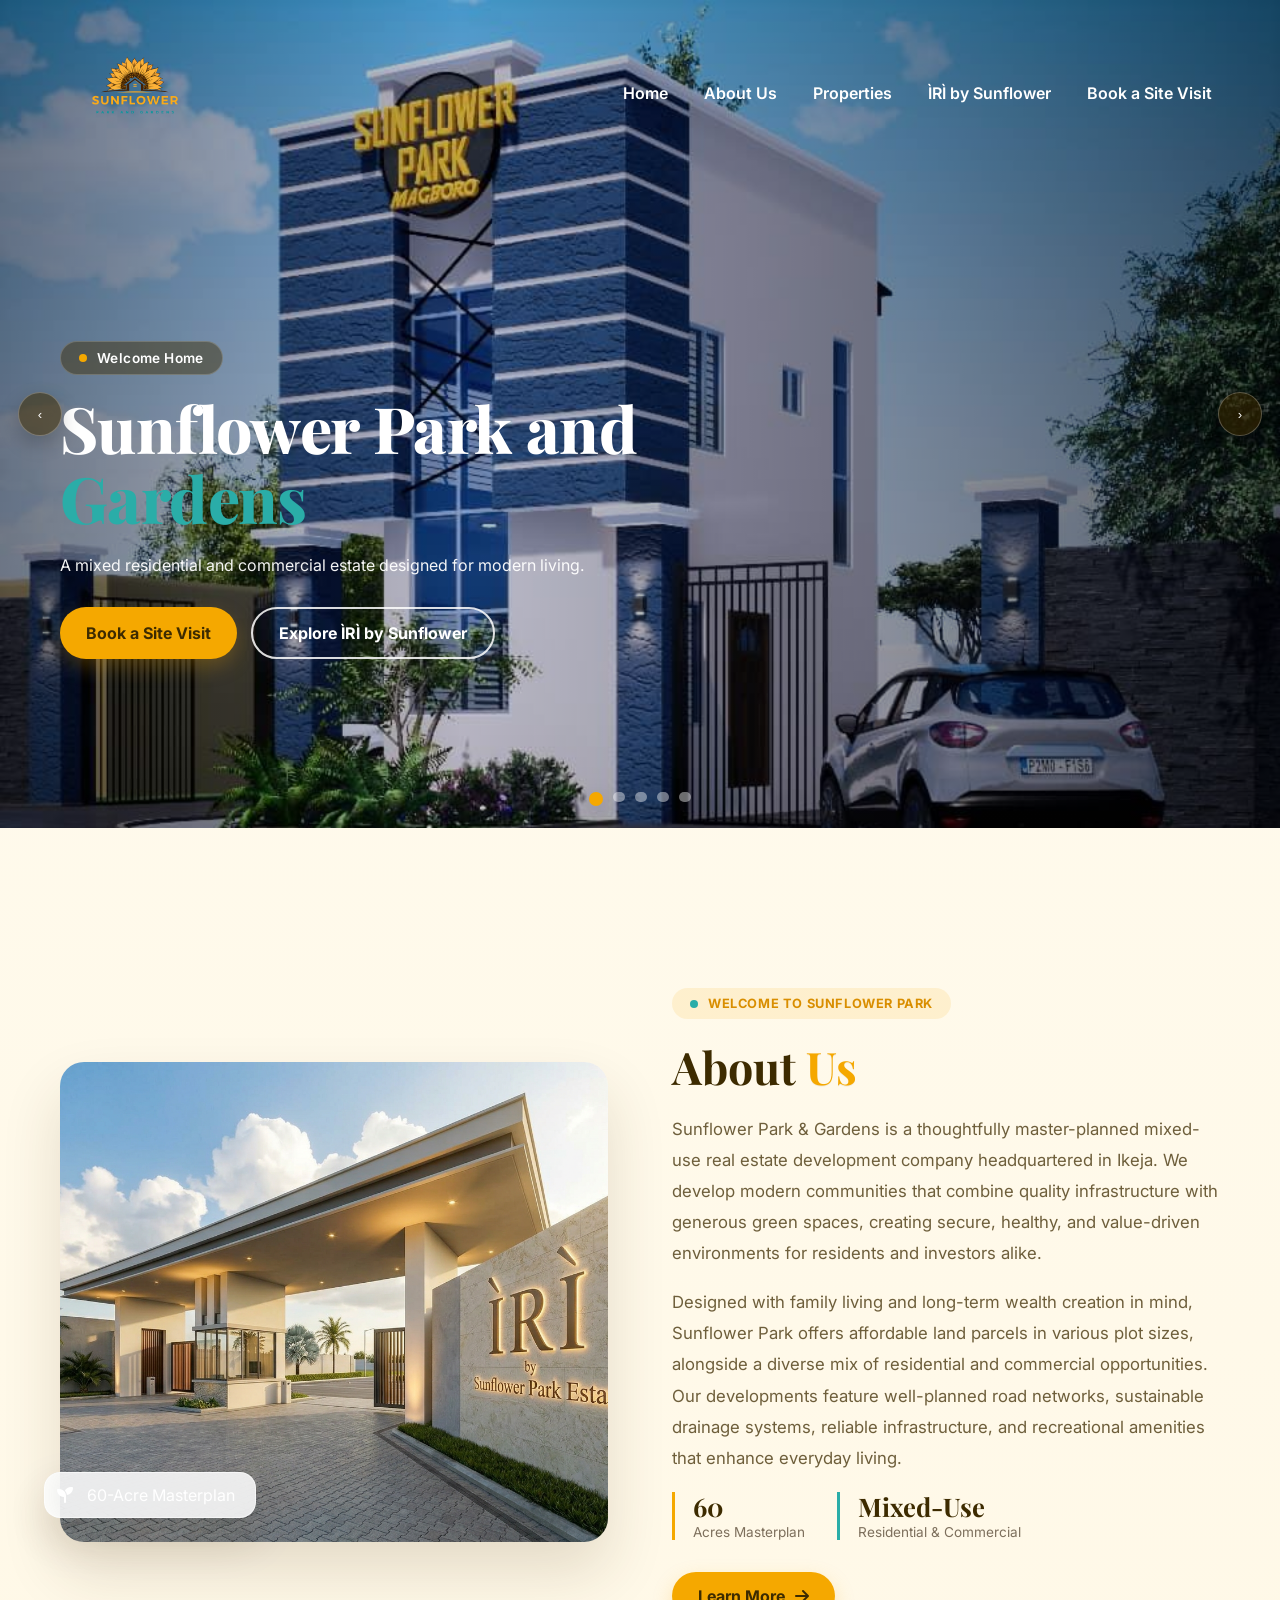
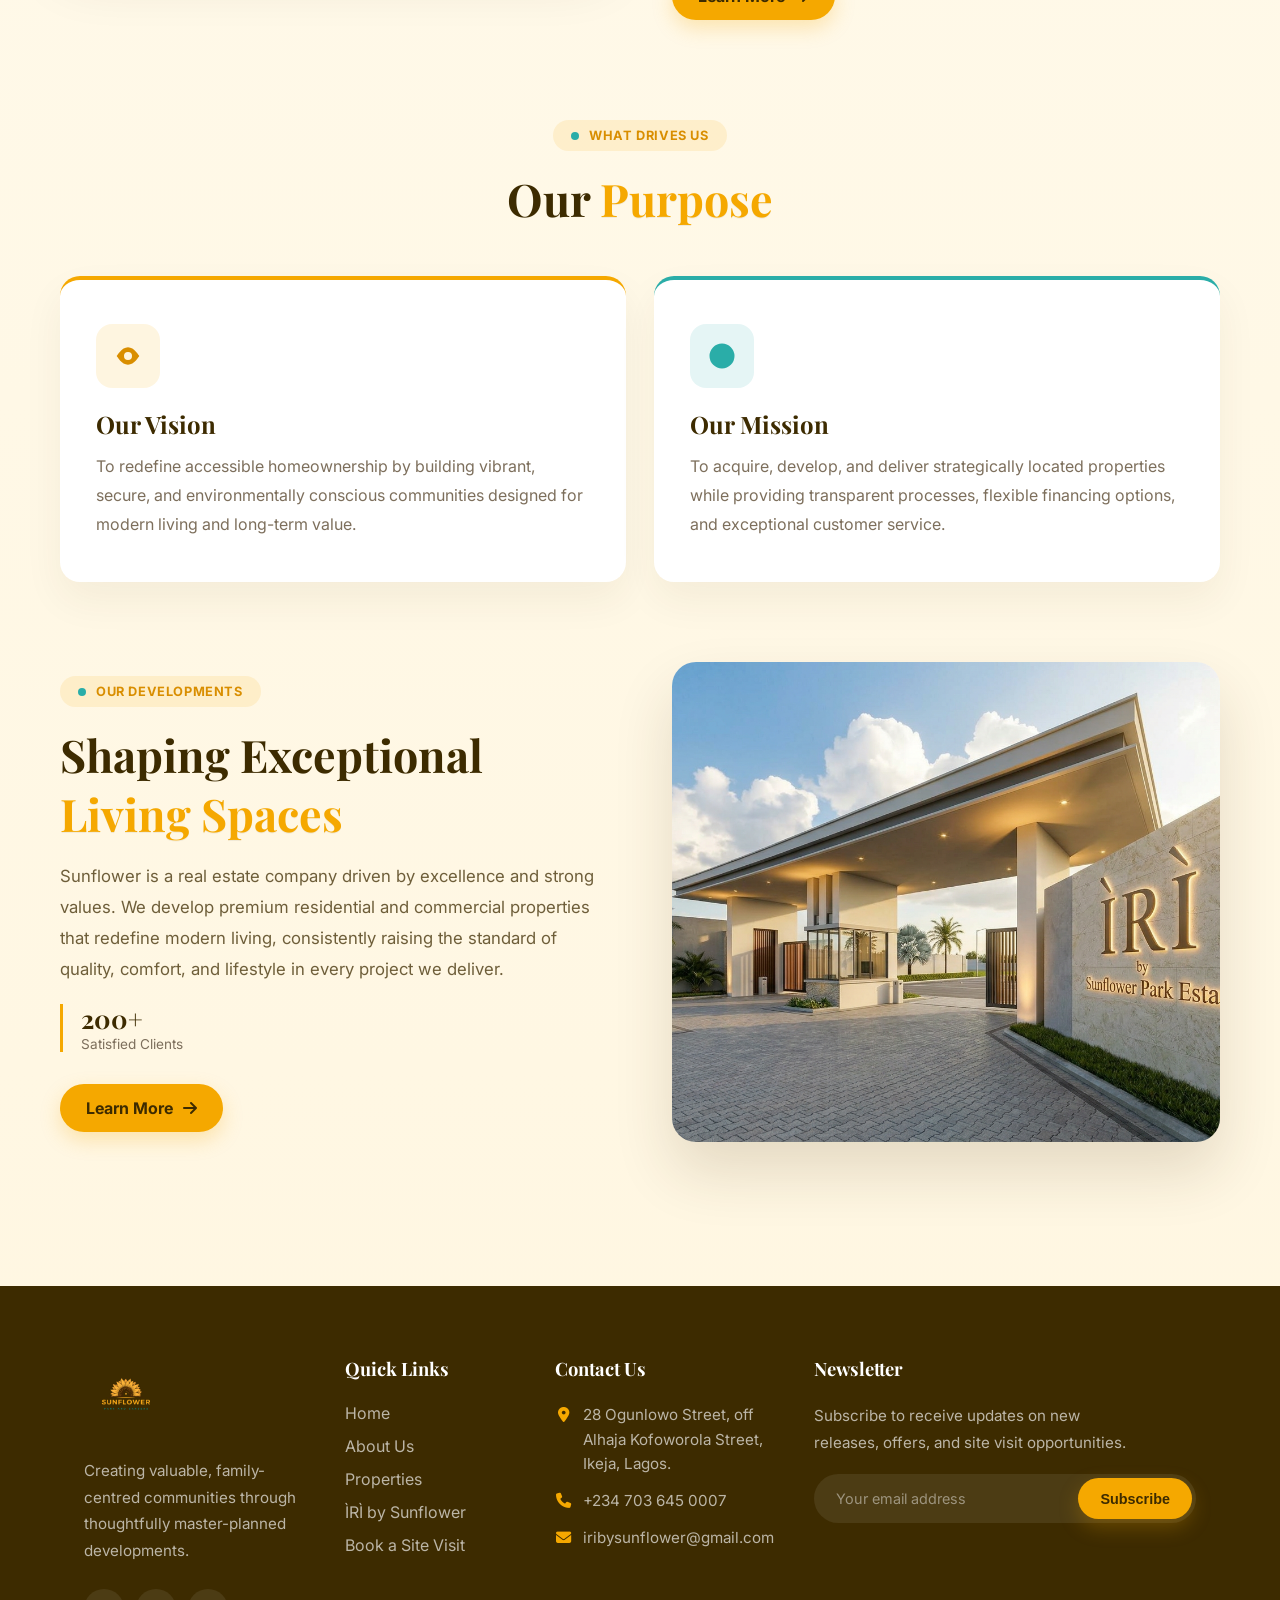
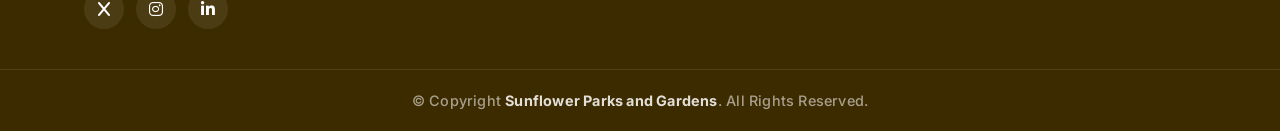
==== frontend/index.html @ 6eddf2b8 "all" ====
<!doctype html>
<html lang="en">

<head>
  <meta charset="utf-8" />
  <meta name="viewport" content="width=device-width,initial-scale=1" />
  <title>Sunflower Parks & Gardens</title>
  <link href="https://fonts.googleapis.com/css2?family=Inter:wght@300;400;600;700&display=swap" rel="stylesheet">
  <link href="https://fonts.googleapis.com/css2?family=Playfair+Display:wght@400;600;700&display=swap" rel="stylesheet">
  <link rel="stylesheet" href="https://cdnjs.cloudflare.com/ajax/libs/font-awesome/6.4.0/css/all.min.css">
  <link rel="stylesheet" href="css/style.css">
</head>

<body>
  <header class="site-header nav-overlay">
    <div class="container header-inner">
      <a class="brand" href="index.html"><img src="images/logo.png" alt="Sunflower Parks & Gardens logo"><span
          class="brand-text">Sunflower Parks & Gardens</span></a>
      <nav class="nav">
        <a href="index.html">Home</a>
        <a href="about.html">About Us</a>
        <a href="properties.html">Properties</a>
        <a href="iri.html">ÌRÌ by Sunflower</a>
        <a href="contact.html#book-a-visit">Book a Site Visit</a>
      </nav>
      <button class="nav-toggle" aria-label="Toggle navigation">☰</button>
    </div>


  </header>

  <main>
    <!-- Hero slideshow -->
    <section class="hero hero-overlay reveal-on-scroll">
      <div class="slideshow" id="slideshow">
        <div class="slide top-anchor" style="background-image:url('images/slide1.jpeg')">
          <div class="overlay"></div>
          <div class="slide-content container">
            <span class="slide-badge"><span class="dot"></span> Welcome Home</span>
            <h1>Sunflower Park and <span class="accent-text">Gardens</span></h1>
            <p>A mixed residential and commercial estate designed for modern living.</p>
            <div class="cta-group">
              <a class="btn primary" href="contact.html#book-a-visit">Book a Site Visit</a>
              <a class="btn outline" href="iri.html">Explore ÌRÌ by Sunflower</a>
            </div>
          </div>
        </div>

        <div class="slide" style="background-image:url('images/slide2.jpeg')">
          <div class="overlay"></div>
          <div class="slide-content container">
            <span class="slide-badge"><span class="dot"></span> Prime Location</span>
            <h2>Strategically Located for <span class="accent-text">Growth</span></h2>
            <p>Along the Lagos–Ibadan Expressway, less than 25 minutes from Alausa, Ikeja.</p>
            <div class="cta-group">
              <a class="btn primary" href="contact.html#book-a-visit">Book a Site Visit</a>
              <a class="btn outline" href="iri.html">Explore ÌRÌ by Sunflower</a>
            </div>
          </div>
        </div>

        <div class="slide" style="background-image:url('images/slide3.jpeg')">
          <div class="overlay"></div>
          <div class="slide-content container">
            <span class="slide-badge"><span class="dot"></span> Masterplanned Living</span>
            <h2>Thoughtful <span class="accent-text">Masterplanning</span></h2>
            <p>Thoughtfully planned neighborhoods, generous open spaces and modern infrastructure for family living.</p>
            <div class="cta-group">
              <a class="btn primary" href="contact.html#book-a-visit">Book a Site Visit</a>
              <a class="btn outline" href="iri.html">Explore ÌRÌ by Sunflower</a>
            </div>
          </div>
        </div>

        <div class="slide" style="background-image:url('images/slide4.jpeg')">
          <div class="overlay"></div>
          <div class="slide-content container">
            <span class="slide-badge"><span class="dot"></span> 24/7 Security</span>
            <h2>Secure, <span class="accent-text">Gated</span> Living</h2>
            <p>A secure, access-controlled community with 24/7 surveillance, offering comfort and safety.</p>
            <div class="cta-group">
              <a class="btn primary" href="contact.html#book-a-visit">Book a Site Visit</a>
              <a class="btn outline" href="iri.html">Explore ÌRÌ by Sunflower</a>
            </div>
          </div>
        </div>

        <div class="slide" style="background-image:url('images/slide5.png')">
          <div class="overlay"></div>
          <div class="slide-content container">
            <span class="slide-badge"><span class="dot"></span> Easy Access</span>
            <h2><span class="accent-text">Unmatched</span> Proximity</h2>
            <p>Live within convenient reach of the city's essentials while enjoying the exclusivity of a private
              residential estate.</p>
            <div class="cta-group">
              <a class="btn primary" href="contact.html#book-a-visit">Book a Site Visit</a>
              <a class="btn outline" href="iri.html">Explore ÌRÌ by Sunflower</a>
            </div>
          </div>
        </div>

        <button class="slide-arrow prev" data-dir="-1">‹</button>
        <button class="slide-arrow next" data-dir="1">›</button>
        <div class="dots" id="slide-dots"></div>
      </div>
    </section>
    <br>
    <br>
    <br>
    <br>

    <!-- FAQ will appear after About & Vision/Mission -->

    <!-- (Vision & Mission removed here; placed after About as requested) -->

    <!-- About summary (split layout) -->
    <section class="about-split container reveal-on-scroll">
      <div class="about-split-media">
        <img src="images/slide4.jpeg" alt="Sunflower Park & Gardens estate" class="about-split-img">
        <span class="floating-badge badge-teal"><i class="fa-solid fa-seedling"></i> 60-Acre Masterplan</span>
      </div>
      <div class="about-split-content">
        <span class="eyebrow"><span class="dot"></span> Welcome to Sunflower Park</span>
        <h2 class="summary-title">About <span class="summary-accent">Us</span></h2>
        <p>Sunflower Park & Gardens is a thoughtfully master-planned mixed-use real estate development company
          headquartered in Ikeja. We develop modern communities that combine quality infrastructure with generous
          green spaces, creating secure, healthy, and value-driven environments for residents and investors alike.</p>
        <p>Designed with family living and long-term wealth creation in mind, Sunflower Park offers affordable land
          parcels in various plot sizes, alongside a diverse mix of residential and commercial opportunities. Our
          developments feature well-planned road networks, sustainable drainage systems, reliable infrastructure, and
          recreational amenities that enhance everyday living.</p>
        <div class="about-stats">
          <div class="stat-chip">
            <strong>60</strong>
            <span>Acres Masterplan</span>
          </div>
          <div class="stat-chip">
            <strong>Mixed-Use</strong>
            <span>Residential &amp; Commercial</span>
          </div>
        </div>
        <a class="btn primary" href="about.html">Learn More <i class="fa-solid fa-arrow-right"></i></a>
      </div>
    </section>

    <!-- Vision & Mission -->
    <section class="purpose container reveal-on-scroll">
      <div class="purpose-head">
        <span class="eyebrow"><span class="dot"></span> What Drives Us</span>
        <h2 class="summary-title">Our <span class="summary-accent">Purpose</span></h2>
      </div>
      <div class="mission-grid">
        <article class="mission-card mission-card--gold" tabindex="0">
          <div class="icon">
            <svg viewBox="0 0 24 24" xmlns="http://www.w3.org/2000/svg" aria-hidden="true">
              <path d="M12 5c-5 0-9 7-9 7s4 7 9 7 9-7 9-7-4-7-9-7zm0 10.2A3.2 3.2 0 1 1 12 8.8a3.2 3.2 0 0 1 0 6.4z"
                fill="currentColor" />
            </svg>
          </div>
          <h3>Our Vision</h3>
          <p>To redefine accessible homeownership by building vibrant, secure, and environmentally conscious
            communities designed for modern living and long-term value.</p>
        </article>

        <article class="mission-card mission-card--teal" tabindex="0">
          <div class="icon">
            <svg viewBox="0 0 24 24" xmlns="http://www.w3.org/2000/svg" aria-hidden="true">
              <path d="M12 2a10 10 0 1 0 0 20 10 10 0 0 0 0-20zm1 6h-2v6l5 3 1-1-4-2V8z" fill="currentColor" />
            </svg>
          </div>
          <h3>Our Mission</h3>
          <p>To acquire, develop, and deliver strategically located properties while providing transparent processes,
            flexible financing options, and exceptional customer service.</p>
        </article>
      </div>
    </section>

    <!-- Properties preview -->
    <section class="about-split container reveal-on-scroll properties-preview">
      <div class="about-split-content">
        <span class="eyebrow"><span class="dot"></span> Our Developments</span>
        <h2 class="summary-title">Shaping Exceptional <span class="summary-accent">Living Spaces</span></h2>
        <p>Sunflower is a real estate company driven by excellence and strong values. We develop premium residential
          and commercial properties that redefine modern living, consistently raising the standard of quality,
          comfort, and lifestyle in every project we deliver.</p>
        <div class="about-stats">
          <div class="stat-chip">
            <strong>200+</strong>
            <span>Satisfied Clients</span>
          </div>
        </div>
        <a class="btn primary" href="properties.html">Learn More <i class="fa-solid fa-arrow-right"></i></a>
      </div>
      <div class="about-split-media">
        <img src="images/slide4.jpeg" alt="Sunflower Park & Gardens estate" class="about-split-img">
      </div>
    </section>
  </main>

  <footer class="site-footer">
    <div class="footer-top">
      <div class="container">
        <div class="footer-grid">
          <div class="footer-col footer-brand-col">
            <span class="footer-logo-wrap"><img src="images/logo.png" alt="Sunflower Parks & Gardens"
                class="footer-logo"></span>
            <p class="footer-tag">Creating valuable, family-centred communities through thoughtfully master-planned
              developments.</p>
            <div class="footer-socials">
              <a href="#" aria-label="X"><i class="fa-solid fa-x"></i></a>
              <a href="#" aria-label="Instagram"><i class="fa-brands fa-instagram"></i></a>
              <a href="#" aria-label="LinkedIn"><i class="fa-brands fa-linkedin-in"></i></a>
            </div>
          </div>

          <div class="footer-col footer-links-col">
            <h3>Quick Links</h3>
            <ul>
              <li><a href="index.html">Home</a></li>
              <li><a href="about.html">About Us</a></li>
              <li><a href="properties.html">Properties</a></li>
              <li><a href="iri.html">ÌRÌ by Sunflower</a></li>
              <li><a href="contact.html#book-a-visit">Book a Site Visit</a></li>
            </ul>
          </div>

          <div class="footer-col footer-contact-col">
            <h3>Contact Us</h3>
            <ul class="footer-contact-list">
              <li><i class="fa-solid fa-location-dot"></i><span>28 Ogunlowo Street, off Alhaja Kofoworola Street,
                  Ikeja, Lagos.</span></li>
              <li><i class="fa-solid fa-phone"></i><a href="tel:+2347036450007">+234 703 645 0007</a></li>
              <li><i class="fa-solid fa-envelope"></i><a
                  href="mailto:iribysunflower@gmail.com">iribysunflower@gmail.com</a></li>
            </ul>
          </div>

          <div class="footer-col footer-newsletter-col">
            <h3>Newsletter</h3>
            <p>Subscribe to receive updates on new releases, offers, and site visit opportunities.</p>
            <form class="newsletter-form">
              <input type="email" placeholder="Your email address" aria-label="Email address" required>
              <button type="button" class="btn primary">Subscribe</button>
            </form>
          </div>
        </div>
      </div>
    </div>

    <div class="footer-bottom">
      <div class="container footer-bottom-inner">
        <div class="copyright">© Copyright <strong>Sunflower Parks and Gardens</strong>. All Rights Reserved.</div>
      </div>
      <button class="back-to-top" aria-label="Back to top">↑</button>
    </div>
  </footer>

  <script src="js/slider.js"></script>
</body>

</html>
---- frontend/css/style.css ----
:root {
  --bg: #FFFBEF;
  --brand: #F5A800;
  /* golden yellow */
  --brand-dark: #D98E00;
  --teal: #2AADA8;
  --accent: #3D2B00;
  /* dark brown for text */
  --muted: #7d6f5c;
  --glass: rgba(255, 255, 255, 0.7);
  --footer-bottom-height: 64px;
}

* {
  box-sizing: border-box
}

body {
  font-family: Inter, system-ui, -apple-system, Segoe UI, Roboto, "Helvetica Neue", Arial;
  margin: 0;
  color: var(--accent);
  background: linear-gradient(180deg, #FFFBEF 0%, #FFF6E0 100%)
}

.container {
  max-width: 1160px;
  margin: 0 auto;
  padding: 0 24px
}

/* Header */
.site-header {
  z-index: 60;
}

.site-header.yellow {
  background: transparent;
  box-shadow: none
}

.site-header.yellow .brand {
  color: var(--accent)
}

.site-header.yellow .nav a {
  color: var(--accent)
}

.site-header.yellow .nav a:hover {
  background: rgba(15, 17, 20, 0.04)
}

/* Overlay header (sits on top of full-bleed hero) */
.site-header.nav-overlay {
  position: absolute;
  top: 0;
  left: 0;
  right: 0;
  width: 100%;
  z-index: 70;
  background: transparent;
  box-shadow: none
}

.site-header.nav-overlay .brand,
.site-header.nav-overlay .nav a,
.site-header.nav-overlay .nav-toggle {
  color: #fff
}

.site-header.nav-overlay .nav a:hover {
  background: rgba(255, 255, 255, 0.12)
}

.site-header.nav-overlay .nav.open a {
  color: var(--accent)
}

.site-header.nav-overlay .nav.open a:hover {
  background: rgba(0, 0, 0, 0.04)
}

.header-inner {
  display: flex;
  align-items: center;
  justify-content: space-between;
  padding: 18px 0
}

.brand {
  display: inline-flex;
  align-items: center;
  gap: 12px;
  font-weight: 700;
  color: var(--accent);
  text-decoration: none;
  font-size: 1.05rem;
  letter-spacing: 0.2px
}

.brand::after {
  display: none
}

.brand img {
  height: 150px;
  display: block;
  object-fit: contain;
  width: auto
}

.brand .sr {
  position: absolute !important;
  left: -9999px;
  top: auto;
  width: 1px;
  height: 1px;
  overflow: hidden
}

.brand-text {
  display: none;
  font-family: 'Playfair Display', serif;
  font-weight: 700;
  color: var(--brand);
  font-size: 1.3rem;
  line-height: 1;
  letter-spacing: 0.1px;
  text-decoration: none;
}

.nav {
  display: flex;
  align-items: center
}

.nav a {
  margin-left: 20px;
  color: var(--accent);
  text-decoration: none;
  font-weight: 600;
  padding: 8px;
  border-radius: 6px;
  transition: all 180ms ease
}

.nav a:hover {
  background: rgba(0, 0, 0, 0.04);
  transform: translateY(-1px)
}

.nav a.active {
  color: var(--brand);
}

.nav-toggle {
  display: none;
  background: none;
  border: 0;
  font-size: 22px
}

/* Hero / Slideshow */
.hero {
  position: relative;
  margin-top: 10px
}

.slideshow {
  position: relative;
  overflow: hidden;
  border-radius: 12px;
  background: #111;
  min-height: clamp(420px, 72vh, 920px);
  max-height: 90vh
}

/* Full-bleed hero with overlaid header */
.hero.hero-overlay {
  margin-top: 0
}

.hero.hero-overlay .slideshow {
  border-radius: 0;
  min-height: clamp(640px, 92vh, 980px);
  max-height: none
}

.hero.hero-overlay .slide-content {
  padding-top: 220px
}

@media(max-width:980px) {
  .hero.hero-overlay .slide-content {
    padding-top: 160px
  }

  .hero.hero-overlay .slideshow {
    min-height: clamp(620px, 92vh, 900px)
  }
}

@media(max-width:800px) {
  .hero.hero-overlay .slide-content {
    padding-top: 140px
  }

  .hero.hero-overlay .slideshow {
    min-height: clamp(580px, 92vh, 860px)
  }
}

.slide {
  position: absolute;
  inset: 0;
  background-size: cover;
  background-position: center center;
  opacity: 0;
  visibility: hidden;
  transform: scale(1.02) translateY(6px);
  transition: opacity 900ms cubic-bezier(.2, .9, .3, 1), transform 900ms ease, visibility 0ms linear 900ms;
  display: flex;
  align-items: center
}

.slide.active {
  opacity: 1;
  visibility: visible;
  transform: scale(1) translateY(0);
  transition-delay: 0ms
}

.overlay {
  position: absolute;
  inset: 0;
  background: linear-gradient(90deg, rgba(0, 0, 0, 0.48) 0%, rgba(0, 0, 0, 0.18) 36%, rgba(0, 0, 0, 0.58) 100%);
}

.slide-content {
  position: relative;
  color: #fff;
  padding: 48px 20px;
  max-width: 720px;
  margin-left: 40px;
  display: flex;
  flex-direction: column;
  gap: 12px
}

.slide-badge {
  display: inline-flex;
  align-items: center;
  gap: 10px;
  align-self: flex-start;
  background: rgba(61, 43, 0, 0.45);
  border: 1px solid rgba(255, 255, 255, 0.18);
  color: #fff;
  font-weight: 600;
  font-size: 0.85rem;
  letter-spacing: 0.4px;
  padding: 8px 18px;
  border-radius: 999px;
  margin-bottom: 6px
}

.slide-badge .dot {
  width: 8px;
  height: 8px;
  border-radius: 50%;
  background: var(--brand);
  display: inline-block
}

.slide-content h1,
.slide-content h2 {
  font-family: 'Playfair Display', serif
}

.slide-content h1 {
  font-size: clamp(2.4rem, 5vw, 4rem);
  margin: 0 0 8px;
  font-weight: 800;
  letter-spacing: -0.6px;
  line-height: 1.1
}

.slide-content h2 {
  font-size: clamp(1.9rem, 4vw, 3.2rem);
  margin: 0 0 8px;
  font-weight: 700;
  line-height: 1.15
}

.slide-content .accent-text {
  color: var(--teal)
}

.slide-content p {
  margin: 0 0 18px;
  color: rgba(255, 255, 255, 0.95);
  line-height: 1.45;
  max-width: 60ch
}

.cta-group {
  display: flex;
  flex-wrap: wrap;
  gap: 14px
}

/* Buttons */
.btn {
  display: inline-flex;
  align-items: center;
  gap: 10px;
  padding: 14px 26px;
  border-radius: 999px;
  text-decoration: none;
  font-weight: 700;
  transition: transform 160ms ease, box-shadow 160ms ease, background 160ms ease, color 160ms ease
}

.btn.primary {
  background: var(--brand);
  color: var(--accent);
  box-shadow: 0 8px 20px rgba(245, 168, 0, 0.25)
}

.btn.primary:hover {
  transform: translateY(-3px);
  box-shadow: 0 14px 30px rgba(245, 168, 0, 0.3)
}

.btn.outline {
  border: 2px solid rgba(255, 255, 255, 0.85);
  color: #fff;
  background: transparent
}

.btn.outline:hover {
  transform: translateY(-3px);
  background: var(--teal);
  border-color: var(--teal);
  color: #fff
}

/* Arrows & dots */
.slide-arrow {
  position: absolute;
  top: 50%;
  transform: translateY(-50%);
  background: rgba(61, 43, 0, 0.55);
  border: 1px solid rgba(255, 255, 255, 0.25);
  color: #fff;
  width: 44px;
  height: 44px;
  border-radius: 999px;
  cursor: pointer;
  display: flex;
  align-items: center;
  justify-content: center;
  box-shadow: 0 8px 20px rgba(6, 10, 12, 0.22);
  transition: transform 180ms ease, background 180ms ease
}

.slide-arrow.prev {
  left: 18px
}

.slide-arrow.next {
  right: 18px
}

.slide-arrow:hover {
  transform: translateY(-50%) scale(1.04);
  background: var(--brand);
  color: var(--accent)
}

.dots {
  position: absolute;
  left: 50%;
  transform: translateX(-50%);
  bottom: 22px;
  display: flex;
  gap: 10px;
  z-index: 40
}

.dots button {
  width: 10px;
  height: 10px;
  border-radius: 999px;
  border: 0;
  background: rgba(255, 255, 255, 0.42);
  transition: all 220ms cubic-bezier(.2, .9, .3, 1)
}

.dots button.active {
  background: var(--brand);
  width: 14px;
  height: 14px;
  box-shadow: 0 6px 18px rgba(0, 0, 0, 0.18)
}

/* Anchor specific slides to top so cropping removes bottom area only */
.slide.top-anchor {
  background-position: center top
}

/* Eyebrow badge (used above section headings) */
.eyebrow {
  display: inline-flex;
  align-items: center;
  gap: 10px;
  background: rgba(245, 168, 0, 0.12);
  color: var(--brand-dark);
  font-weight: 700;
  font-size: 0.8rem;
  letter-spacing: 0.6px;
  text-transform: uppercase;
  padding: 8px 18px;
  border-radius: 999px;
  margin-bottom: 18px
}

.eyebrow .dot {
  width: 8px;
  height: 8px;
  border-radius: 50%;
  background: var(--teal);
  display: inline-block
}

.summary-title {
  text-align: center;
  font-family: 'Playfair Display', serif;
  font-size: clamp(2.2rem, 4vw, 2.8rem);
  margin: 0 0 18px;
  font-weight: 700
}

.summary-accent {
  color: var(--brand);
  text-shadow: 0 1px 0 rgba(0, 0, 0, 0.06)
}

/* About split section */
.about-split {
  display: grid;
  grid-template-columns: 1fr 1fr;
  gap: 64px;
  align-items: center;
  padding: 80px 0
}

.about-split-media {
  position: relative
}

.about-split-img {
  width: 100%;
  height: 480px;
  object-fit: cover;
  border-radius: 24px;
  box-shadow: 0 30px 60px rgba(61, 43, 0, 0.14)
}

.about-split-content .summary-title {
  text-align: left
}

.about-split-content>p {
  color: rgba(61, 43, 0, 0.75);
  font-size: 1.05rem;
  line-height: 1.85;
  margin: 0 0 18px;
  max-width: 56ch
}

.about-stats {
  display: flex;
  flex-wrap: wrap;
  gap: 32px;
  margin: 8px 0 32px
}

.stat-chip {
  display: flex;
  flex-direction: column;
  gap: 4px;
  padding-left: 18px;
  border-left: 3px solid var(--brand)
}

.stat-chip:nth-child(2) {
  border-left-color: var(--teal)
}

.stat-chip:nth-child(3) {
  border-left-color: var(--accent)
}

.stat-chip strong {
  font-family: 'Playfair Display', serif;
  font-size: 1.6rem;
  color: var(--accent);
  line-height: 1.1
}

.stat-chip span {
  color: var(--muted);
  font-size: 0.85rem
}

.badge-teal {
  background-color: var(--teal);
  color: #fff;
  border-radius: 999px;
  bottom: 28px;
  left: -16px
}

/* Vision & Mission */
.purpose {
  padding: 20px 0 80px
}

.purpose-head {
  text-align: center;
  max-width: 640px;
  margin: 0 auto 48px
}

.mission-grid {
  display: grid;
  grid-template-columns: repeat(2, 1fr);
  gap: 28px;
  align-items: stretch
}

.mission-card {
  background: #fff;
  border-radius: 20px;
  padding: 44px 36px;
  text-align: left;
  box-shadow: 0 18px 40px rgba(61, 43, 0, 0.06);
  border-top: 4px solid var(--brand);
  transition: transform 260ms cubic-bezier(.2, .9, .3, 1), box-shadow 260ms ease
}

.mission-card--teal {
  border-top-color: var(--teal)
}

.mission-card .icon {
  width: 64px;
  height: 64px;
  margin: 0 0 20px;
  display: flex;
  align-items: center;
  justify-content: center;
  border-radius: 16px;
  background: rgba(245, 168, 0, 0.12)
}

.mission-card--teal .icon {
  background: rgba(42, 173, 168, 0.12)
}

.mission-card .icon svg {
  width: 30px;
  height: 30px;
  color: var(--brand-dark)
}

.mission-card--teal .icon svg {
  color: var(--teal)
}

.mission-card h3 {
  font-family: 'Playfair Display', serif;
  margin: 0 0 12px;
  font-size: 1.5rem
}

.mission-card p {
  margin: 0;
  color: var(--muted);
  line-height: 1.8
}

.mission-card:hover,
.mission-card:focus {
  transform: translateY(-8px);
  box-shadow: 0 28px 60px rgba(61, 43, 0, 0.12)
}

.mission-card:focus {
  outline: 3px solid rgba(245, 168, 0, 0.25);
  outline-offset: 6px
}

/* Scroll reveal: hide by default and reveal when in view */
.reveal-on-scroll {
  opacity: 0;
  transform: translateY(18px);
  transition: opacity 560ms cubic-bezier(.2, .9, .3, 1), transform 560ms cubic-bezier(.2, .9, .3, 1);
  will-change: opacity, transform
}

.reveal-on-scroll.in-view {
  opacity: 1;
  transform: none
}

@media(max-width:980px) {
  .mission-grid {
    grid-template-columns: 1fr;
    gap: 18px
  }

  .purpose {
    padding: 0 0 48px
  }

  .about-split {
    grid-template-columns: 1fr;
    gap: 36px;
    padding: 48px 0
  }

  .about-split-img {
    height: 320px
  }

  .badge-teal {
    left: 16px
  }

  .about-split-content .summary-title {
    text-align: center
  }

  .about-split-content {
    text-align: center
  }

  .about-split-content>p {
    margin-left: auto;
    margin-right: auto
  }

  .about-stats {
    justify-content: center
  }

  .stat-chip {
    align-items: center;
    text-align: center;
    border-left: 0;
    border-top: 3px solid var(--brand);
    padding-left: 0;
    padding-top: 10px
  }

  .stat-chip:nth-child(2) {
    border-top-color: var(--teal)
  }

  .stat-chip:nth-child(3) {
    border-top-color: var(--accent)
  }
}

.content {
  padding: 44px 0
}

.property-list {
  columns: 2;
  list-style: disc;
  padding-left: 20px
}

/* Footer */
.site-footer {
  margin-top: 60px;
  background: var(--accent);
  color: rgba(255, 255, 255, 0.65)
}

.footer-top {
  padding: 70px 0 40px
}

.footer-grid {
  display: grid;
  grid-template-columns: 1.3fr 1fr 1.2fr 1.3fr;
  gap: 40px
}

.footer-col h3 {
  color: #fff;
  font-family: 'Playfair Display', serif;
  font-size: 1.15rem;
  font-weight: 700;
  margin: 0 0 22px
}

.footer-logo-wrap {
  display: inline-flex;
  margin-bottom: 18px
}

.footer-logo {
  height: 84px;
  width: auto;
  display: block
}

.footer-tag {
  margin: 0 0 24px;
  line-height: 1.75;
  font-size: 0.95rem;
  max-width: 30ch
}

.footer-socials {
  display: flex;
  gap: 12px
}

.footer-socials a {
  display: flex;
  align-items: center;
  justify-content: center;
  width: 40px;
  height: 40px;
  border-radius: 50%;
  background: rgba(255, 255, 255, 0.08);
  color: #fff;
  text-decoration: none;
  transition: background 180ms ease, color 180ms ease, transform 180ms ease
}

.footer-socials a:hover {
  background: var(--brand);
  color: var(--accent);
  transform: translateY(-3px)
}

.footer-links-col ul,
.footer-contact-list {
  list-style: none;
  margin: 0;
  padding: 0;
  display: flex;
  flex-direction: column;
  gap: 13px
}

.footer-links-col a {
  color: rgba(255, 255, 255, 0.65);
  text-decoration: none;
  transition: color 160ms ease, padding-left 160ms ease
}

.footer-links-col a:hover {
  color: var(--brand);
  padding-left: 4px
}

.footer-contact-list li {
  display: flex;
  align-items: flex-start;
  gap: 12px;
  font-size: 0.95rem;
  line-height: 1.6
}

.footer-contact-list i {
  color: var(--brand);
  margin-top: 4px;
  width: 16px;
  text-align: center;
  flex: none
}

.footer-contact-list a {
  color: rgba(255, 255, 255, 0.65);
  text-decoration: none
}

.footer-contact-list a:hover {
  color: var(--brand)
}

.footer-newsletter-col p {
  margin: 0 0 18px;
  font-size: 0.95rem;
  line-height: 1.75;
  max-width: 32ch
}

.newsletter-form {
  display: flex;
  gap: 0;
  background: rgba(255, 255, 255, 0.08);
  border-radius: 999px;
  padding: 4px
}

.newsletter-form input {
  flex: 1;
  min-width: 0;
  border: 0;
  background: transparent;
  color: #fff;
  padding: 12px 18px;
  font-family: inherit;
  font-size: 0.9rem;
  outline: none
}

.newsletter-form input::placeholder {
  color: rgba(255, 255, 255, 0.45)
}

.newsletter-form .btn {
  flex: none;
  padding: 12px 22px;
  white-space: nowrap;
  font-size: 0.9rem;
  border: 0;
  cursor: pointer
}

/* Mobile nav animations */
.nav {
  display: flex;
  align-items: center
}

.nav.open {
  position: absolute;
  top: 66px;
  right: 18px;
  background: linear-gradient(180deg, rgba(255, 255, 255, 0.98), rgba(255, 255, 255, 0.96));
  box-shadow: 0 12px 40px rgba(16, 24, 40, 0.08);
  padding: 12px;
  border-radius: 12px;
  flex-direction: column;
  align-items: flex-start;
  gap: 6px;
  min-width: 220px;
  transform-origin: top right;
  opacity: 0;
  transform: translateY(-8px) scale(0.995);
  transition: opacity 260ms ease, transform 260ms cubic-bezier(.2, .9, .3, 1)
}

.nav.open.show {
  opacity: 1;
  transform: translateY(0) scale(1)
}

.nav a {
  margin-left: 20px
}

@media(max-width:800px) {
  .nav {
    display: none
  }

  .nav.open {
    display: flex
  }

  .nav a {
    margin: 0;
    padding: 10px 12px;
    width: 100%;
    border-radius: 8px
  }
}

/* Responsive */
@media(max-width:980px) {
  .container {
    padding: 0 18px
  }

  .slide-content {
    padding: 40px 18px
  }

  .summary-title {
    font-size: 2.1rem
  }

  .summary-body {
    padding: 0 8px
  }
}

@media(max-width:800px) {
  .nav {
    display: none
  }

  .nav-toggle {
    display: block
  }

  .slide {
    min-height: 360px
  }

  .slide-content {
    padding: 28px;
    margin-left: 0
  }

  .property-list {
    columns: 1
  }

  .highlights {
    flex-direction: column
  }

  .footer-inner {
    flex-direction: column;
    align-items: flex-start
  }

  .brand img {
    height: 80px
  }

  .brand-text {
    font-size: 1.1rem
  }
}

/* Properties preview section */
.properties-preview {
  padding-top: 0
}

/* Footer bottom bar */
.footer-bottom {
  border-top: 1px solid rgba(255, 255, 255, 0.1);
  padding: 22px 0;
  background: transparent
}

.footer-bottom-inner {
  display: flex;
  align-items: center;
  justify-content: center;
  text-align: center
}

.footer-bottom .copyright {
  color: rgba(255, 255, 255, 0.55);
  font-family: Inter, system-ui, -apple-system, Segoe UI, Roboto, "Helvetica Neue", Arial;
  font-size: 0.9rem;
  font-weight: 500;
  letter-spacing: 0.2px
}

.footer-bottom .copyright strong {
  color: rgba(255, 255, 255, 0.85)
}

.back-to-top {
  background: var(--brand);
  color: #111;
  border: 0;
  width: 52px;
  height: 52px;
  border-radius: 50%;
  box-shadow: 0 12px 30px rgba(17, 24, 28, 0.06);
  cursor: pointer;
  position: fixed;
  right: 28px;
  bottom: 18px;
  z-index: 80;
  display: flex;
  align-items: center;
  justify-content: center;
  font-size: 20px
}

@media(max-width:980px) {
  .brand img {
    height: 90px
  }

  .back-to-top {
    right: 18px;
    bottom: 18px
  }
}

/* About Page Specifics */
.about-hero {
  padding: 80px 0;
  display: flex;
  align-items: center;
  gap: 60px;
}

.about-text {
  flex: 1;
}

.about-text h1 {
  font-family: 'Playfair Display', serif;
  font-size: clamp(2.4rem, 4vw, 3.2rem);
  font-weight: 700;
  line-height: 1.15;
  margin: 0 0 22px;
}

.about-text>p {
  color: rgba(61, 43, 0, 0.75);
  font-size: 1.05rem;
  line-height: 1.85;
  margin: 0 0 18px;
  max-width: 56ch
}

.highlight-brand {
  color: var(--brand-dark);
  /* darker yellow for text readability on white if needed, or stick to red/brand based on user req? User said 'company colors'. Our brand is yellow. */
  /* Actually, user ref might have shown red "we are", but said "use cmpany colors". I will use brand color. */
  color: #eb2f2f;
  /* Wait, looking at the user request "Who we are" in the image image might have been red. But user said "like this but using cmpany colors". 
  Company color is Yellow #FFD54A. 
  Let's use a reddish/accent color if strictly following "like this", but "using company colors" implies using the yellow/gold. 
  However, pure yellow on white is hard to read. 
  Let's stick to the brand color or accent. 
  Actually, the user said "html should be styled like this but using cmpany colors". "Like this" (the image) has "we are" in Red. 
  The company colors are Yellow and Dark.
  I will use the Brand color for the highlight but maybe make it readable? 
  Or maybe the user means the *layout* like that, but colors are company colors.
  I will use the brand yellow but text-shadow it or use the brand-dark.
  Let's go with var(--brand-dark) for text to be safe styling-wise. */
  color: var(--brand);
  /* To make it readable if it's too light, I might need a darker shade. 
     var(--brand-dark) is #e6b83a.
     Let's use a custom class or inline style if needed, but for now var(--brand) is what they asked */
}

.about-collage {
  flex: 1;
  position: relative;
  height: 500px;
  /* Simple masonry/collage layout using absolute positioning or grid */
  display: grid;
  grid-template-columns: repeat(12, 1fr);
  grid-template-rows: repeat(12, 1fr);
  gap: 10px;
}

.collage-img {
  object-fit: cover;
  border-radius: 8px;
  width: 100%;
  height: 100%;
  box-shadow: 0 15px 30px rgba(0, 0, 0, 0.1);
}

.img-1 {
  grid-column: 1 / 8;
  grid-row: 1 / 7;
  z-index: 1;
}

.img-2 {
  grid-column: 7 / 13;
  grid-row: 3 / 9;
  z-index: 2;
  border: 4px solid #fff;
}

.img-3 {
  grid-column: 2 / 7;
  grid-row: 6 / 12;
  z-index: 3;
  border: 4px solid #fff;
}

/* Floating Badges */
.floating-badge {
  position: absolute;
  display: flex;
  align-items: center;
  gap: 14px;
  padding: 12px 20px 12px 12px;
  border-radius: 16px;
  background: rgba(255, 255, 255, 0.85);
  backdrop-filter: blur(14px);
  -webkit-backdrop-filter: blur(14px);
  border: 1px solid rgba(255, 255, 255, 0.6);
  box-shadow: 0 20px 45px rgba(61, 43, 0, 0.16);
  z-index: 10;
  white-space: nowrap;
}

.floating-badge .badge-icon {
  width: 44px;
  height: 44px;
  border-radius: 12px;
  display: flex;
  align-items: center;
  justify-content: center;
  font-size: 1.1rem;
  color: #fff;
  flex-shrink: 0;
}

.floating-badge .badge-text {
  display: flex;
  flex-direction: column;
  line-height: 1.25
}

.floating-badge .badge-text strong {
  font-family: 'Playfair Display', serif;
  font-size: 1.15rem;
  color: var(--accent)
}

.floating-badge .badge-text span {
  font-size: 0.75rem;
  font-weight: 600;
  text-transform: uppercase;
  letter-spacing: 0.5px;
  color: var(--muted)
}

.badge-green {
  top: 28px;
  left: -24px;
}

.badge-green .badge-icon {
  background: var(--accent);
}

.badge-brand {
  top: 50%;
  right: -24px;
  transform: translateY(-50%);
}

.badge-brand .badge-icon {
  background: var(--brand);
}

.badge-dark {
  bottom: 28px;
  left: 48px;
}

.badge-dark .badge-icon {
  background: var(--teal);
}


/* CEO Section */
.ceo-section {
  padding: 80px 0;
  background-color: #f9f9f9;
}

.ceo-grid {
  display: grid;
  grid-template-columns: 0.85fr 1.15fr;
  gap: 60px;
  align-items: center;
}

.ceo-image-wrapper {
  position: relative;
}

.ceo-image-wrapper::before {
  content: '';
  position: absolute;
  inset: 20px -20px -20px 20px;
  border: 2px solid var(--brand);
  border-radius: 16px;
  z-index: -1;
}

.ceo-img {
  width: 100%;
  aspect-ratio: 4 / 5;
  object-fit: cover;
  border-radius: 16px;
  box-shadow: 0 24px 48px rgba(61, 43, 0, 0.16);
}

.ceo-content h2 {
  font-family: 'Playfair Display', serif;
  font-size: clamp(2rem, 3.5vw, 2.6rem);
  font-weight: 700;
  line-height: 1.15;
  margin: 0 0 20px;
}

.ceo-quote-icon {
  display: block;
  font-size: 1.8rem;
  color: var(--brand);
  opacity: 0.5;
  margin-bottom: 16px;
}

.ceo-bio {
  line-height: 1.8;
  color: var(--muted);
  margin-bottom: 20px;
}

.signature {
  margin-top: 28px;
  padding-top: 24px;
  border-top: 1px solid rgba(61, 43, 0, 0.1);
  display: flex;
  flex-direction: column;
  gap: 4px;
}

.signature-greeting {
  font-family: 'Playfair Display', serif;
  font-style: italic;
  font-size: 1.1rem;
  color: var(--muted);
}

.signature-name {
  font-family: 'Playfair Display', serif;
  font-size: 1.6rem;
  font-weight: 700;
  color: var(--accent);
}

.signature-role {
  font-size: 0.9rem;
  color: var(--muted);
  letter-spacing: 0.3px;
}

@media(max-width: 800px) {
  .about-hero {
    flex-direction: column-reverse;
    text-align: center;
    padding: 40px 0;
  }

  .about-collage {
    width: 100%;
    height: 300px;
    /* shorter on mobile */
  }

  .floating-badge {
    display: none;
  }

  .ceo-grid {
    grid-template-columns: 1fr;
  }

  .ceo-image-wrapper {
    max-width: 320px;
    margin: 0 auto 40px;
  }

  .ceo-image-wrapper::before {
    display: none;
  }

  .img-1 {
    grid-column: 1 / 9;
  }

  .img-2 {
    grid-column: 6 / 13;
  }
}

/* Properties Grid System */
.properties-grid {
  display: grid;
  grid-template-columns: repeat(auto-fill, minmax(340px, 1fr));
  gap: 32px;
  padding: 20px 0 60px;
}

.property-card {
  background: #fff;
  border-radius: 16px;
  overflow: hidden;
  box-shadow: 0 10px 25px rgba(0, 0, 0, 0.06);
  transition: transform 220ms ease, box-shadow 220ms ease;
  border: 1px solid rgba(0, 0, 0, 0.04);
  display: flex;
  flex-direction: column;
}

.property-card:hover {
  transform: translateY(-8px);
  box-shadow: 0 20px 40px rgba(0, 0, 0, 0.12);
}

.property-img-wrapper {
  position: relative;
  height: 240px;
  overflow: hidden;
}

.property-img {
  width: 100%;
  height: 100%;
  object-fit: cover;
  transition: transform 400ms ease;
}

.property-card:hover .property-img {
  transform: scale(1.05);
}

.property-badge {
  position: absolute;
  top: 16px;
  right: 16px;
  background: var(--brand);
  color: #111;
  font-weight: 700;
  font-size: 0.85rem;
  padding: 6px 14px;
  border-radius: 99px;
  box-shadow: 0 4px 12px rgba(0, 0, 0, 0.15);
}

.property-content {
  padding: 24px;
  display: flex;
  flex-direction: column;
  flex: 1;
}

.property-price {
  color: var(--brand-dark);
  font-weight: 800;
  font-size: 1.4rem;
  margin-bottom: 8px;
  font-family: 'Playfair Display', serif;
}

.property-title {
  font-size: 1.25rem;
  font-weight: 700;
  margin: 0 0 12px;
  line-height: 1.3;
}

.property-features {
  color: var(--muted);
  font-size: 0.95rem;
  margin-bottom: 24px;
  line-height: 1.6;
  flex: 1;
  /* Pushes button to bottom */
}

.property-btn-group {
  margin-top: auto;
}

.property-btn-group .btn {
  width: 100%;
  text-align: center;
}

@media(max-width: 600px) {
  .properties-grid {
    grid-template-columns: 1fr;
    padding: 10px 0 40px;
  }
}

/* ÌRÌ Luxury Page Styles */
.iri-hero {
  height: 80vh;
  /* Taller hero */
  min-height: 600px;
  background-image: url('../images/hero-03.jpeg');
  background-attachment: fixed;
  background-position: center;
  background-size: cover;
  position: relative;
  display: flex;
  align-items: center;
  justify-content: center;
  text-align: center;
  color: #fff;
}

.iri-hero::before {
  content: '';
  position: absolute;
  inset: 0;
  background: rgba(0, 0, 0, 0.4);
  /* Darker overlay for text pop */
}

.iri-hero-content {
  position: relative;
  z-index: 2;
  max-width: 900px;
  padding: 0 20px;
}

.iri-hero h1 {
  font-size: 5rem;
  font-family: 'Playfair Display', serif;
  margin-bottom: 10px;
  line-height: 1.1;
  text-shadow: 0 4px 20px rgba(0, 0, 0, 0.3);
}

.iri-hero p {
  font-size: 1.6rem;
  font-weight: 300;
  letter-spacing: 2px;
  opacity: 0.9;
  text-transform: uppercase;
}

/* Constrained Text Container to avoid "hugging lines" */
.text-container {
  max-width: 760px;
  margin: 0 auto;
  text-align: center;
}

/* Premium Text Effects */
.text-gold {
  background: linear-gradient(135deg, #bfa15f 0%, #dbc388 50%, #bfa15f 100%);
  -webkit-background-clip: text;
  background-clip: text;
  color: transparent;
  display: inline-block;
  /* Fallback color if gradient text not supported */
  text-shadow: none;
}

/* Sections */
.iri-concept {
  padding: 120px 0;
  background-size: 40px 40px;
  background-image: radial-gradient(#bfa15f1a 1px, transparent 1px);
}

.iri-concept-text {
  font-size: 1.5rem;
  line-height: 1.8;
  color: var(--accent);
}

.iri-features {
  padding: 100px 0;
  background: #f8f8f8;
}

.feature-grid {
  display: grid;
  grid-template-columns: repeat(auto-fit, minmax(280px, 1fr));
  gap: 40px;
  margin-top: 60px;
}

.feature-card {
  background: #fff;
  padding: 50px 30px;
  border-radius: 16px;
  box-shadow: 0 10px 30px rgba(0, 0, 0, 0.03);
  transition: all 0.4s ease;
  border: 1px solid transparent;
  position: relative;
  overflow: hidden;
}

.feature-card:hover {
  transform: translateY(-15px);
  box-shadow: 0 25px 50px rgba(191, 161, 95, 0.15);
  border-color: rgba(191, 161, 95, 0.3);
}

.feature-icon {
  font-size: 2.5rem;
  color: #bfa15f;
  margin-bottom: 24px;
}

/* ROI Section */
.iri-roi {
  background: #0f1720;
  color: #fff;
  padding: 120px 0;
  position: relative;
}

.iri-roi::before {
  content: '';
  position: absolute;
  top: 0;
  left: 0;
  right: 0;
  height: 1px;
  background: linear-gradient(90deg, transparent, #bfa15f, transparent);
}

.iri-roi-grid {
  display: grid;
  grid-template-columns: 1fr 1fr;
  gap: 80px;
  align-items: center;
}

.roi-stats {
  display: grid;
  grid-template-columns: 1fr 1fr;
  gap: 40px;
}

.stat-box {
  text-align: center;
}

.stat-number {
  font-size: 3.5rem;
  font-family: 'Playfair Display', serif;
  color: #bfa15f;
  display: block;
  line-height: 1;
  margin-bottom: 10px;
}

.stat-label {
  text-transform: uppercase;
  letter-spacing: 1.5px;
  font-size: 0.8rem;
  opacity: 0.7;
}

/* Pricing */
.iri-pricing {
  padding: 120px 0;
}

.pricing-grid {
  display: grid;
  grid-template-columns: repeat(auto-fit, minmax(320px, 1fr));
  gap: 40px;
  margin-top: 60px;
}

.pricing-card {
  background: #fff;
  padding: 60px 40px;
  border-radius: 20px;
  border: 1px solid #eaeaea;
  text-align: center;
  transition: all 0.3s ease;
}

.pricing-card.premium {
  background: #0f1720;
  color: #fff;
  border-color: #0f1720;
  transform: scale(1.05);
  box-shadow: 0 30px 60px rgba(0, 0, 0, 0.15);
  position: relative;
  z-index: 10;
}

.pricing-card:hover {
  transform: translateY(-10px);
}

.pricing-card.premium:hover {
  transform: scale(1.05) translateY(-10px);
}

.pricing-price {
  font-size: 2.8rem;
  font-weight: 700;
  margin: 20px 0 30px;
  font-family: 'Playfair Display', serif;
}

.pricing-features li {
  margin-bottom: 16px;
  font-size: 1.1rem;
  opacity: 0.8;
}

@media(max-width: 900px) {
  .iri-hero h1 {
    font-size: 3rem;
  }

  .iri-roi-grid {
    grid-template-columns: 1fr;
    text-align: center;
  }

  .pricing-card.premium {
    transform: none;
    margin: 20px 0;
  }

  .pricing-card.premium:hover {
    transform: translateY(-5px);
  }

  .footer-grid {
    grid-template-columns: 1fr 1fr;
  }
}

@media(max-width: 600px) {
  .footer-grid {
    grid-template-columns: 1fr;
  }

  .iri-hero h1 {
    font-size: 2.2rem;
  }

  .text-container {
    padding: 0 20px;
  }

  .pricing-card {
    padding: 40px 20px;
  }

  .feature-card {
    padding: 30px 20px;
  }

  .container {
    padding: 0 16px;
  }
}

@media(max-width: 360px) {
  .iri-hero h1 {
    font-size: 1.8rem;
  }

  .stat-number {
    font-size: 2.5rem;
  }

  .pricing-price {
    font-size: 2.2rem;
  }

  .btn {
    padding: 10px 16px;
    font-size: 0.9rem;
  }

  .brand-text {
    font-size: 1rem;
  }

  .contact-card {
    padding: 20px;
  }
}

/* Universal Mobile Overflow Fix */
html,
body {
  overflow-x: hidden;
  max-width: 100vw;
}

img {
  max-width: 100%;
  height: auto;
}

/* Contact Page Styles */
.contact-grid {
  display: grid;
  grid-template-columns: 1fr 1fr;
  gap: 60px;
  margin-top: 40px;
}

.contact-info-col {
  display: flex;
  flex-direction: column;
  gap: 40px;
}

.contact-card {
  background: #fff;
  padding: 30px;
  border-radius: 12px;
  box-shadow: 0 8px 24px rgba(0, 0, 0, 0.05);
  display: flex;
  gap: 20px;
  align-items: flex-start;
}

.contact-card .icon {
  width: 50px;
  height: 50px;
  background: rgba(245, 168, 0, 0.18);
  border-radius: 50%;
  display: flex;
  align-items: center;
  justify-content: center;
  color: var(--brand-dark);
  font-size: 1.2rem;
  flex-shrink: 0;
}

.map-container {
  width: 100%;
  height: 300px;
  border-radius: 16px;
  overflow: hidden;
  box-shadow: 0 8px 24px rgba(0, 0, 0, 0.08);
}

.map-container iframe {
  width: 100%;
  height: 100%;
  border: 0;
}

/* Contact Form */
.contact-form-col {
  background: #fff;
  padding: 40px;
  border-radius: 16px;
  box-shadow: 0 10px 40px rgba(0, 0, 0, 0.06);
}

.form-group {
  margin-bottom: 20px;
}

.form-group label {
  display: block;
  font-weight: 600;
  margin-bottom: 8px;
  color: var(--accent);
}

.form-control {
  width: 100%;
  padding: 12px 16px;
  border: 1px solid #ddd;
  border-radius: 8px;
  font-family: inherit;
  font-size: 1rem;
  transition: border-color 0.2s;
}

.form-control:focus {
  outline: none;
  border-color: var(--brand);
  box-shadow: 0 0 0 3px rgba(245, 168, 0, 0.2);
}

textarea.form-control {
  resize: vertical;
  min-height: 120px;
}

@media(max-width: 800px) {
  .contact-grid {
    grid-template-columns: 1fr;
    gap: 40px;
  }
}
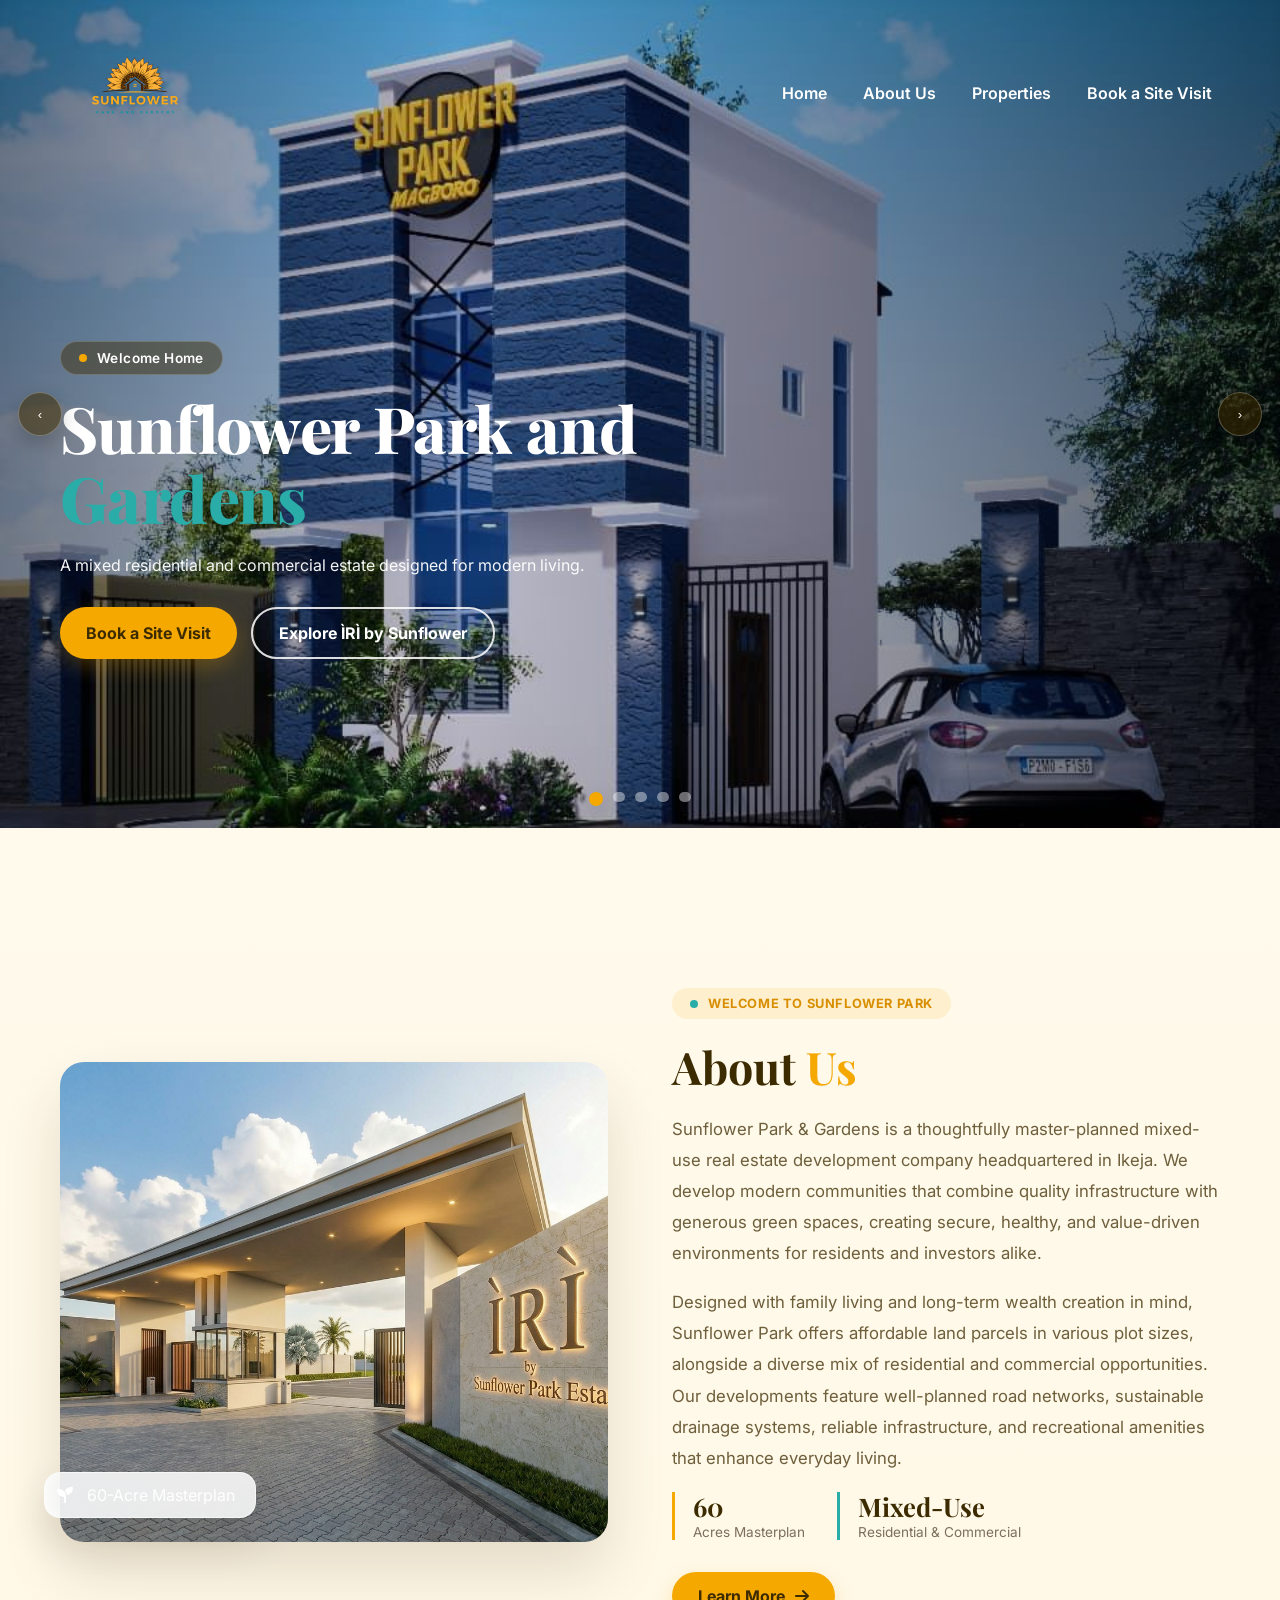
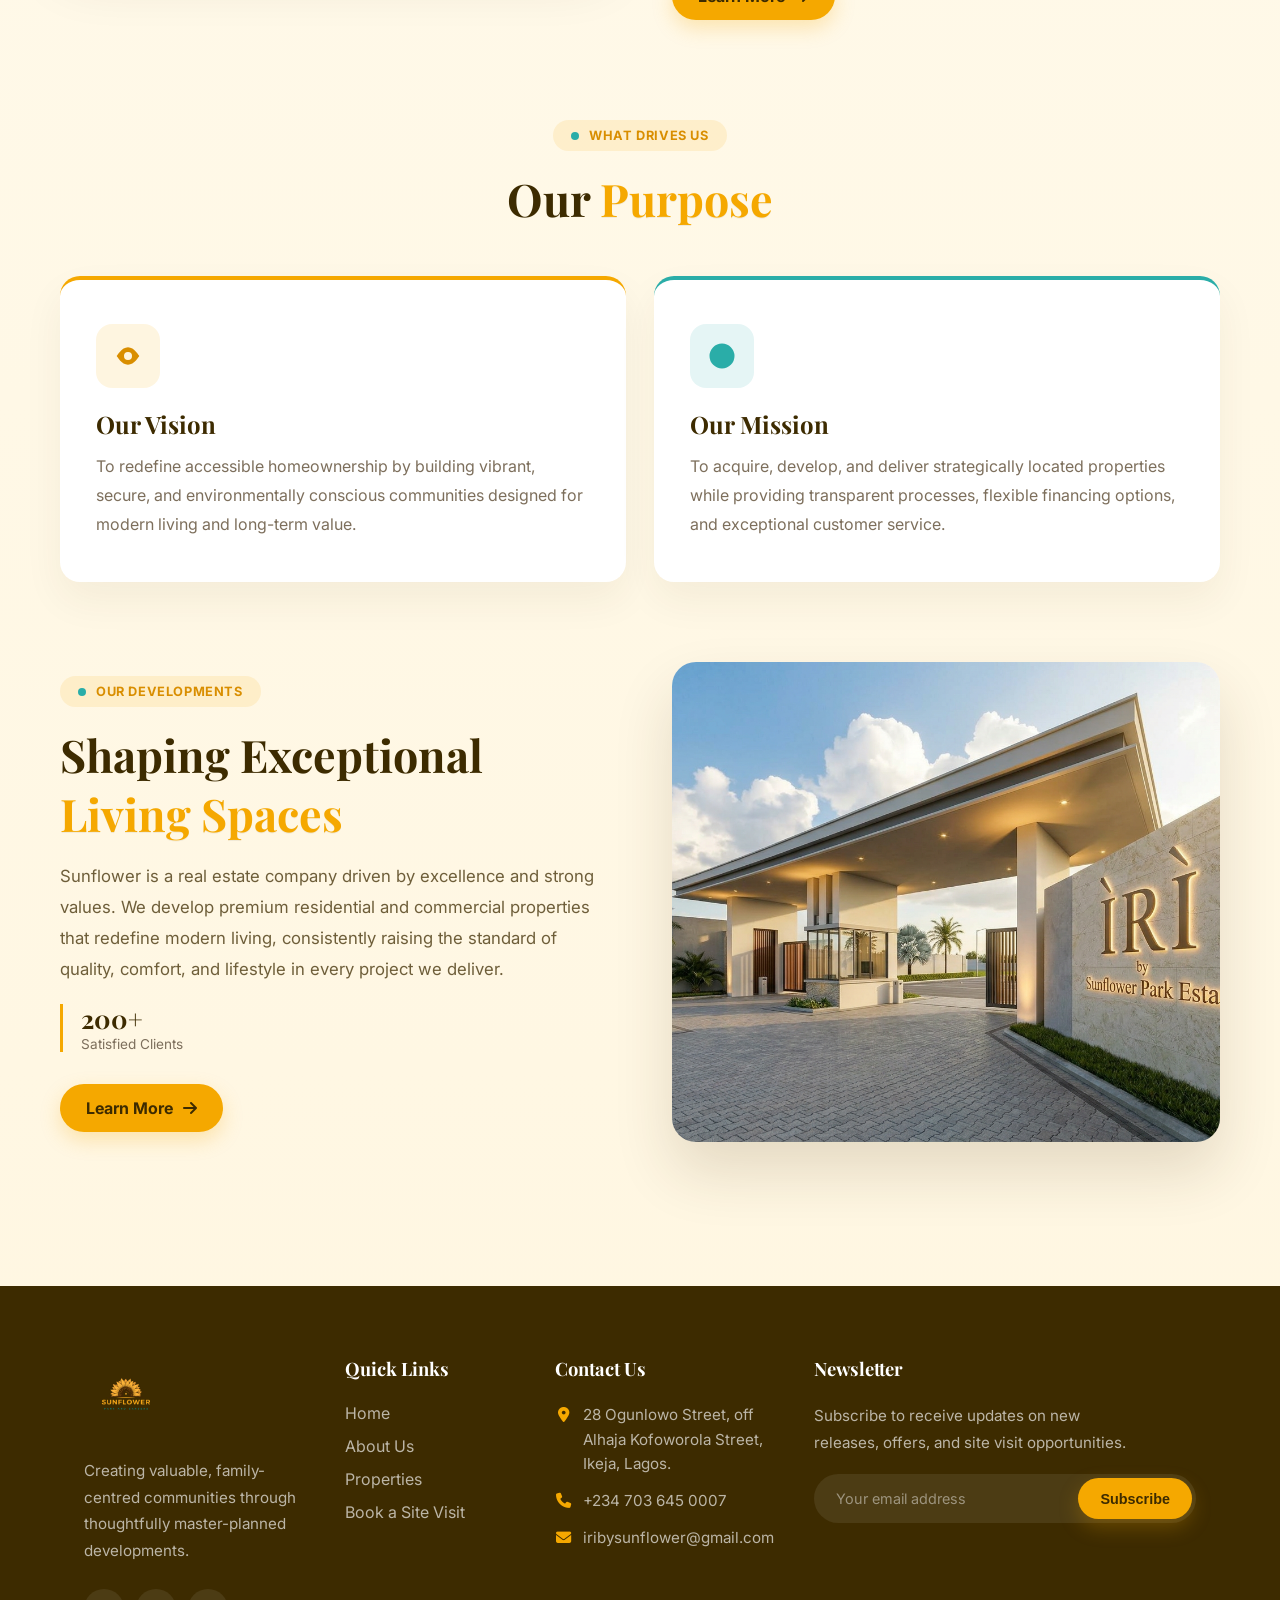
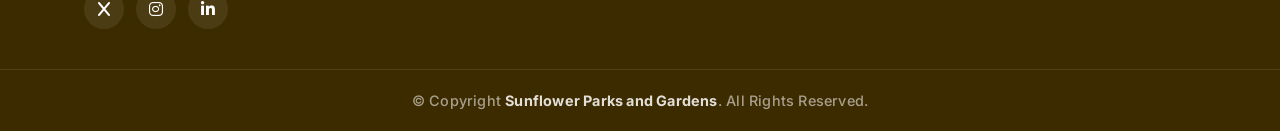
==== commit d0ac72d4: "all" ====
--- a/frontend/index.html
+++ b/frontend/index.html
@@ -20,7 +20,6 @@
         <a href="index.html">Home</a>
         <a href="about.html">About Us</a>
         <a href="properties.html">Properties</a>
-        <a href="iri.html">ÌRÌ by Sunflower</a>
         <a href="contact.html#book-a-visit">Book a Site Visit</a>
       </nav>
       <button class="nav-toggle" aria-label="Toggle navigation">☰</button>
@@ -207,9 +206,9 @@
             <p class="footer-tag">Creating valuable, family-centred communities through thoughtfully master-planned
               developments.</p>
             <div class="footer-socials">
-              <a href="#" aria-label="X"><i class="fa-solid fa-x"></i></a>
-              <a href="#" aria-label="Instagram"><i class="fa-brands fa-instagram"></i></a>
-              <a href="#" aria-label="LinkedIn"><i class="fa-brands fa-linkedin-in"></i></a>
+              <a href="https://x.com/sfpgrealtor?s=21" target="_blank" rel="noopener" aria-label="X"><i class="fa-solid fa-x"></i></a>
+              <a href="https://www.instagram.com/sunflowerparkrealtors" target="_blank" rel="noopener" aria-label="Instagram"><i class="fa-brands fa-instagram"></i></a>
+              <a href="https://www.linkedin.com/company/sunflower-park-and-gardens-realtor/" target="_blank" rel="noopener" aria-label="LinkedIn"><i class="fa-brands fa-linkedin-in"></i></a>
             </div>
           </div>
 
@@ -219,7 +218,6 @@
               <li><a href="index.html">Home</a></li>
               <li><a href="about.html">About Us</a></li>
               <li><a href="properties.html">Properties</a></li>
-              <li><a href="iri.html">ÌRÌ by Sunflower</a></li>
               <li><a href="contact.html#book-a-visit">Book a Site Visit</a></li>
             </ul>
           </div>
--- a/frontend/css/style.css
+++ b/frontend/css/style.css
@@ -1297,343 +1297,398 @@
   }
 }
 
-/* Properties Grid System */
-.properties-grid {
+/* Featured Projects Grid (Properties Page) */
+.featured-projects-grid {
   display: grid;
-  grid-template-columns: repeat(auto-fill, minmax(340px, 1fr));
+  grid-template-columns: repeat(auto-fit, minmax(420px, 1fr));
   gap: 32px;
   padding: 20px 0 60px;
 }
 
-.property-card {
+.project-card {
   background: #fff;
-  border-radius: 16px;
+  border-radius: 20px;
   overflow: hidden;
-  box-shadow: 0 10px 25px rgba(0, 0, 0, 0.06);
+  box-shadow: 0 10px 30px rgba(61, 43, 0, 0.08);
+  border: 1px solid rgba(61, 43, 0, 0.06);
   transition: transform 220ms ease, box-shadow 220ms ease;
-  border: 1px solid rgba(0, 0, 0, 0.04);
   display: flex;
   flex-direction: column;
 }
 
-.property-card:hover {
+.project-card:hover {
   transform: translateY(-8px);
-  box-shadow: 0 20px 40px rgba(0, 0, 0, 0.12);
-}
-
-.property-img-wrapper {
+  box-shadow: 0 24px 48px rgba(61, 43, 0, 0.14);
+}
+
+.project-card-img-wrapper {
   position: relative;
-  height: 240px;
+  height: 340px;
   overflow: hidden;
 }
 
-.property-img {
+.project-card-img {
   width: 100%;
   height: 100%;
   object-fit: cover;
   transition: transform 400ms ease;
 }
 
-.property-card:hover .property-img {
+.project-card:hover .project-card-img {
   transform: scale(1.05);
 }
 
-.property-badge {
+.project-badge {
   position: absolute;
-  top: 16px;
-  right: 16px;
+  top: 18px;
+  right: 18px;
   background: var(--brand);
-  color: #111;
+  color: var(--accent);
   font-weight: 700;
   font-size: 0.85rem;
-  padding: 6px 14px;
-  border-radius: 99px;
+  padding: 8px 18px;
+  border-radius: 999px;
   box-shadow: 0 4px 12px rgba(0, 0, 0, 0.15);
 }
 
-.property-content {
-  padding: 24px;
+.project-badge--available {
+  background: var(--teal);
+  color: #fff;
+}
+
+.project-badge--coming-soon {
+  background: var(--accent);
+  color: #fff;
+}
+
+.project-card-content {
+  padding: 28px;
   display: flex;
   flex-direction: column;
   flex: 1;
 }
 
-.property-price {
-  color: var(--brand-dark);
-  font-weight: 800;
-  font-size: 1.4rem;
-  margin-bottom: 8px;
+.project-card-title {
   font-family: 'Playfair Display', serif;
-}
-
-.property-title {
-  font-size: 1.25rem;
+  font-size: 1.5rem;
   font-weight: 700;
-  margin: 0 0 12px;
-  line-height: 1.3;
-}
-
-.property-features {
+  margin: 0 0 10px;
+}
+
+.project-card-location {
+  display: flex;
+  align-items: center;
+  gap: 8px;
   color: var(--muted);
   font-size: 0.95rem;
   margin-bottom: 24px;
-  line-height: 1.6;
-  flex: 1;
-  /* Pushes button to bottom */
-}
-
-.property-btn-group {
-  margin-top: auto;
-}
-
-.property-btn-group .btn {
+}
+
+.project-card-location i {
+  color: var(--brand-dark);
+}
+
+.project-card-content .btn {
   width: 100%;
   text-align: center;
+  justify-content: center;
+  margin-top: auto;
 }
 
 @media(max-width: 600px) {
-  .properties-grid {
+  .featured-projects-grid {
     grid-template-columns: 1fr;
     padding: 10px 0 40px;
   }
-}
-
-/* ÌRÌ Luxury Page Styles */
-.iri-hero {
-  height: 80vh;
-  /* Taller hero */
-  min-height: 600px;
-  background-image: url('../images/hero-03.jpeg');
-  background-attachment: fixed;
+
+  .project-card-img-wrapper {
+    height: 240px;
+  }
+}
+
+/* Detail Pages (SFP Phase 1 / ÌRÌ by Sunflower / RÍRỌ̀ / Sunflower Ville) */
+.back-link-wrap {
+  padding: 24px 24px 0;
+  max-width: 1160px;
+  margin: 0 auto;
+}
+
+.back-link {
+  display: inline-flex;
+  align-items: center;
+  gap: 8px;
+  color: var(--muted);
+  font-weight: 700;
+  text-decoration: none;
+  transition: color 160ms ease, transform 160ms ease;
+}
+
+.back-link:hover {
+  color: var(--brand-dark);
+  transform: translateX(-4px);
+}
+
+.detail-page-header {
+  text-align: center;
+  padding: 60px 0 10px;
+}
+
+.detail-page-header h1 {
+  font-family: 'Playfair Display', serif;
+  font-size: clamp(2.2rem, 5vw, 3rem);
+  margin: 16px 0 12px;
+}
+
+.detail-page-header .project-card-location {
+  justify-content: center;
+  margin-bottom: 0;
+}
+
+/* Flyer image display (SFP Phase 1) */
+.flyer-section {
+  display: flex;
+  justify-content: center;
+  padding: 30px 0 10px;
+}
+
+.flyer-frame {
+  max-width: 420px;
+  width: 100%;
+  border-radius: 20px;
+  overflow: hidden;
+  box-shadow: 0 30px 60px rgba(61, 43, 0, 0.14);
+  border: 1px solid rgba(61, 43, 0, 0.06);
+}
+
+.flyer-img {
+  width: 100%;
+  display: block;
+}
+
+.detail-hero {
+  height: 70vh;
+  min-height: 480px;
   background-position: center;
   background-size: cover;
+  background-repeat: no-repeat;
   position: relative;
   display: flex;
-  align-items: center;
-  justify-content: center;
-  text-align: center;
+  align-items: flex-end;
   color: #fff;
 }
 
-.iri-hero::before {
+.detail-hero::before {
   content: '';
   position: absolute;
   inset: 0;
-  background: rgba(0, 0, 0, 0.4);
-  /* Darker overlay for text pop */
-}
-
-.iri-hero-content {
+  background: linear-gradient(180deg, rgba(15, 23, 32, 0.15) 0%, rgba(15, 23, 32, 0.78) 100%);
+}
+
+.detail-hero-content {
   position: relative;
   z-index: 2;
-  max-width: 900px;
-  padding: 0 20px;
-}
-
-.iri-hero h1 {
-  font-size: 5rem;
+  padding-bottom: 60px;
+}
+
+.detail-hero-content .eyebrow {
+  background: rgba(255, 255, 255, 0.16);
+  color: #fff;
+  backdrop-filter: blur(6px);
+}
+
+.detail-hero-content h1 {
   font-family: 'Playfair Display', serif;
-  margin-bottom: 10px;
-  line-height: 1.1;
+  font-size: clamp(2.4rem, 5vw, 4rem);
+  margin: 0;
+  line-height: 1.15;
   text-shadow: 0 4px 20px rgba(0, 0, 0, 0.3);
 }
 
-.iri-hero p {
-  font-size: 1.6rem;
-  font-weight: 300;
-  letter-spacing: 2px;
-  opacity: 0.9;
-  text-transform: uppercase;
-}
-
-/* Constrained Text Container to avoid "hugging lines" */
-.text-container {
+.detail-hero-content h1 .accent-text {
+  color: var(--brand);
+}
+
+/* Detail content sections */
+.detail-section {
+  padding: 80px 0;
+}
+
+.detail-section.alt {
+  background: rgba(255, 255, 255, 0.5);
+}
+
+.detail-section-head {
+  text-align: center;
+  max-width: 760px;
+  margin: 0 auto 50px;
+}
+
+.detail-section-head .eyebrow {
+  display: inline-flex;
+}
+
+.detail-body p {
   max-width: 760px;
   margin: 0 auto;
   text-align: center;
-}
-
-/* Premium Text Effects */
-.text-gold {
-  background: linear-gradient(135deg, #bfa15f 0%, #dbc388 50%, #bfa15f 100%);
-  -webkit-background-clip: text;
-  background-clip: text;
-  color: transparent;
-  display: inline-block;
-  /* Fallback color if gradient text not supported */
-  text-shadow: none;
-}
-
-/* Sections */
-.iri-concept {
-  padding: 120px 0;
-  background-size: 40px 40px;
-  background-image: radial-gradient(#bfa15f1a 1px, transparent 1px);
-}
-
-.iri-concept-text {
-  font-size: 1.5rem;
-  line-height: 1.8;
-  color: var(--accent);
-}
-
-.iri-features {
-  padding: 100px 0;
-  background: #f8f8f8;
-}
-
-.feature-grid {
+  color: rgba(61, 43, 0, 0.8);
+  font-size: 1.1rem;
+  line-height: 1.9;
+}
+
+/* Amenities list */
+.amenities-list {
+  list-style: none;
+  margin: 0 auto;
+  padding: 0;
+  max-width: 820px;
+  display: grid;
+  grid-template-columns: repeat(2, 1fr);
+  gap: 18px;
+}
+
+.amenities-list li {
+  display: flex;
+  align-items: flex-start;
+  gap: 14px;
+  background: #fff;
+  padding: 18px 22px;
+  border-radius: 14px;
+  box-shadow: 0 8px 24px rgba(61, 43, 0, 0.06);
+  font-weight: 600;
+  line-height: 1.5;
+}
+
+.amenities-list i {
+  color: var(--teal);
+  font-size: 1.2rem;
+  margin-top: 2px;
+}
+
+/* Documents grid */
+.documents-grid {
+  display: grid;
+  grid-template-columns: repeat(auto-fit, minmax(220px, 1fr));
+  gap: 24px;
+  max-width: 980px;
+  margin: 0 auto;
+}
+
+.document-card {
+  background: #fff;
+  border-radius: 16px;
+  padding: 32px 24px;
+  text-align: center;
+  box-shadow: 0 10px 25px rgba(61, 43, 0, 0.06);
+  border: 1px solid rgba(61, 43, 0, 0.06);
+  transition: transform 220ms ease, box-shadow 220ms ease;
+}
+
+.document-card:hover {
+  transform: translateY(-6px);
+  box-shadow: 0 18px 36px rgba(61, 43, 0, 0.12);
+}
+
+.document-card i {
+  font-size: 2rem;
+  color: var(--brand-dark);
+  margin-bottom: 14px;
+  display: block;
+}
+
+.document-card span {
+  font-weight: 700;
+}
+
+/* Detail CTA */
+.detail-cta {
+  text-align: center;
+  padding: 80px 0 100px;
+}
+
+.detail-cta h2 {
+  font-family: 'Playfair Display', serif;
+  font-size: clamp(1.8rem, 4vw, 2.6rem);
+  margin: 0 0 28px;
+}
+
+/* Housing Options Grid (ÌRÌ page) */
+.housing-grid {
   display: grid;
   grid-template-columns: repeat(auto-fit, minmax(280px, 1fr));
-  gap: 40px;
-  margin-top: 60px;
-}
-
-.feature-card {
+  gap: 28px;
+}
+
+.housing-card {
   background: #fff;
-  padding: 50px 30px;
   border-radius: 16px;
-  box-shadow: 0 10px 30px rgba(0, 0, 0, 0.03);
-  transition: all 0.4s ease;
-  border: 1px solid transparent;
-  position: relative;
   overflow: hidden;
-}
-
-.feature-card:hover {
-  transform: translateY(-15px);
-  box-shadow: 0 25px 50px rgba(191, 161, 95, 0.15);
-  border-color: rgba(191, 161, 95, 0.3);
-}
-
-.feature-icon {
-  font-size: 2.5rem;
-  color: #bfa15f;
-  margin-bottom: 24px;
-}
-
-/* ROI Section */
-.iri-roi {
-  background: #0f1720;
-  color: #fff;
-  padding: 120px 0;
-  position: relative;
-}
-
-.iri-roi::before {
-  content: '';
-  position: absolute;
-  top: 0;
-  left: 0;
-  right: 0;
-  height: 1px;
-  background: linear-gradient(90deg, transparent, #bfa15f, transparent);
-}
-
-.iri-roi-grid {
-  display: grid;
-  grid-template-columns: 1fr 1fr;
-  gap: 80px;
-  align-items: center;
-}
-
-.roi-stats {
-  display: grid;
-  grid-template-columns: 1fr 1fr;
-  gap: 40px;
-}
-
-.stat-box {
-  text-align: center;
-}
-
-.stat-number {
-  font-size: 3.5rem;
+  box-shadow: 0 10px 25px rgba(61, 43, 0, 0.06);
+  border: 1px solid rgba(61, 43, 0, 0.06);
+  transition: transform 220ms ease, box-shadow 220ms ease;
+}
+
+.housing-card:hover {
+  transform: translateY(-8px);
+  box-shadow: 0 20px 40px rgba(61, 43, 0, 0.12);
+}
+
+.housing-img-wrapper {
+  height: 200px;
+  overflow: hidden;
+}
+
+.housing-img {
+  width: 100%;
+  height: 100%;
+  object-fit: cover;
+  transition: transform 400ms ease;
+}
+
+.housing-card:hover .housing-img {
+  transform: scale(1.05);
+}
+
+.housing-content {
+  padding: 20px 22px;
+}
+
+.housing-title {
+  font-size: 1.05rem;
+  font-weight: 700;
+  margin: 0 0 8px;
+  line-height: 1.4;
+}
+
+.housing-price {
+  color: var(--brand-dark);
+  font-weight: 800;
+  font-size: 1.2rem;
   font-family: 'Playfair Display', serif;
-  color: #bfa15f;
-  display: block;
-  line-height: 1;
-  margin-bottom: 10px;
-}
-
-.stat-label {
-  text-transform: uppercase;
-  letter-spacing: 1.5px;
-  font-size: 0.8rem;
-  opacity: 0.7;
-}
-
-/* Pricing */
-.iri-pricing {
-  padding: 120px 0;
-}
-
-.pricing-grid {
-  display: grid;
-  grid-template-columns: repeat(auto-fit, minmax(320px, 1fr));
-  gap: 40px;
-  margin-top: 60px;
-}
-
-.pricing-card {
-  background: #fff;
-  padding: 60px 40px;
-  border-radius: 20px;
-  border: 1px solid #eaeaea;
-  text-align: center;
-  transition: all 0.3s ease;
-}
-
-.pricing-card.premium {
-  background: #0f1720;
-  color: #fff;
-  border-color: #0f1720;
-  transform: scale(1.05);
-  box-shadow: 0 30px 60px rgba(0, 0, 0, 0.15);
-  position: relative;
-  z-index: 10;
-}
-
-.pricing-card:hover {
-  transform: translateY(-10px);
-}
-
-.pricing-card.premium:hover {
-  transform: scale(1.05) translateY(-10px);
-}
-
-.pricing-price {
-  font-size: 2.8rem;
-  font-weight: 700;
-  margin: 20px 0 30px;
-  font-family: 'Playfair Display', serif;
-}
-
-.pricing-features li {
-  margin-bottom: 16px;
-  font-size: 1.1rem;
-  opacity: 0.8;
+}
+
+@media(max-width: 800px) {
+  .amenities-list {
+    grid-template-columns: 1fr;
+  }
+
+  .detail-section {
+    padding: 60px 0;
+  }
+}
+
+@media(max-width: 600px) {
+  .detail-hero {
+    height: 60vh;
+    min-height: 420px;
+  }
+
+  .detail-hero-content {
+    padding-bottom: 36px;
+  }
 }
 
 @media(max-width: 900px) {
-  .iri-hero h1 {
-    font-size: 3rem;
-  }
-
-  .iri-roi-grid {
-    grid-template-columns: 1fr;
-    text-align: center;
-  }
-
-  .pricing-card.premium {
-    transform: none;
-    margin: 20px 0;
-  }
-
-  .pricing-card.premium:hover {
-    transform: translateY(-5px);
-  }
-
   .footer-grid {
     grid-template-columns: 1fr 1fr;
   }
@@ -1644,40 +1699,12 @@
     grid-template-columns: 1fr;
   }
 
-  .iri-hero h1 {
-    font-size: 2.2rem;
-  }
-
-  .text-container {
-    padding: 0 20px;
-  }
-
-  .pricing-card {
-    padding: 40px 20px;
-  }
-
-  .feature-card {
-    padding: 30px 20px;
-  }
-
   .container {
     padding: 0 16px;
   }
 }
 
 @media(max-width: 360px) {
-  .iri-hero h1 {
-    font-size: 1.8rem;
-  }
-
-  .stat-number {
-    font-size: 2.5rem;
-  }
-
-  .pricing-price {
-    font-size: 2.2rem;
-  }
-
   .btn {
     padding: 10px 16px;
     font-size: 0.9rem;
@@ -1705,27 +1732,43 @@
 }
 
 /* Contact Page Styles */
+.page-header-sub {
+  max-width: 640px;
+  margin: 0 auto;
+  text-align: center;
+  color: var(--muted);
+  font-size: 1.05rem;
+  line-height: 1.8;
+}
+
 .contact-grid {
   display: grid;
   grid-template-columns: 1fr 1fr;
   gap: 60px;
-  margin-top: 40px;
+  margin-top: 50px;
 }
 
 .contact-info-col {
   display: flex;
   flex-direction: column;
-  gap: 40px;
+  gap: 28px;
 }
 
 .contact-card {
   background: #fff;
   padding: 30px;
-  border-radius: 12px;
+  border-radius: 16px;
   box-shadow: 0 8px 24px rgba(0, 0, 0, 0.05);
+  border: 1px solid rgba(61, 43, 0, 0.05);
   display: flex;
   gap: 20px;
   align-items: flex-start;
+  transition: transform 220ms ease, box-shadow 220ms ease;
+}
+
+.contact-card:hover {
+  transform: translateY(-4px);
+  box-shadow: 0 16px 36px rgba(61, 43, 0, 0.1);
 }
 
 .contact-card .icon {
@@ -1739,6 +1782,17 @@
   color: var(--brand-dark);
   font-size: 1.2rem;
   flex-shrink: 0;
+}
+
+.contact-card--whatsapp .icon {
+  background: rgba(42, 173, 168, 0.16);
+  color: var(--teal);
+}
+
+.contact-card--whatsapp .btn {
+  margin-top: 14px;
+  padding: 10px 22px;
+  font-size: 0.9rem;
 }
 
 .map-container {
@@ -1759,8 +1813,22 @@
 .contact-form-col {
   background: #fff;
   padding: 40px;
-  border-radius: 16px;
+  border-radius: 20px;
   box-shadow: 0 10px 40px rgba(0, 0, 0, 0.06);
+  border: 1px solid rgba(61, 43, 0, 0.05);
+}
+
+.form-subtitle {
+  color: var(--muted);
+  margin: -14px 0 28px;
+  font-size: 0.95rem;
+  line-height: 1.7;
+}
+
+.form-row {
+  display: grid;
+  grid-template-columns: 1fr 1fr;
+  gap: 0 20px;
 }
 
 .form-group {
@@ -1781,7 +1849,7 @@
   border-radius: 8px;
   font-family: inherit;
   font-size: 1rem;
-  transition: border-color 0.2s;
+  transition: border-color 0.2s, box-shadow 0.2s;
 }
 
 .form-control:focus {
@@ -1795,9 +1863,23 @@
   min-height: 120px;
 }
 
+.form-submit-btn {
+  width: 100%;
+  justify-content: center;
+  border: 0;
+  cursor: pointer;
+  font-size: 1rem;
+}
+
 @media(max-width: 800px) {
   .contact-grid {
     grid-template-columns: 1fr;
     gap: 40px;
   }
+}
+
+@media(max-width: 600px) {
+  .form-row {
+    grid-template-columns: 1fr;
+  }
 }
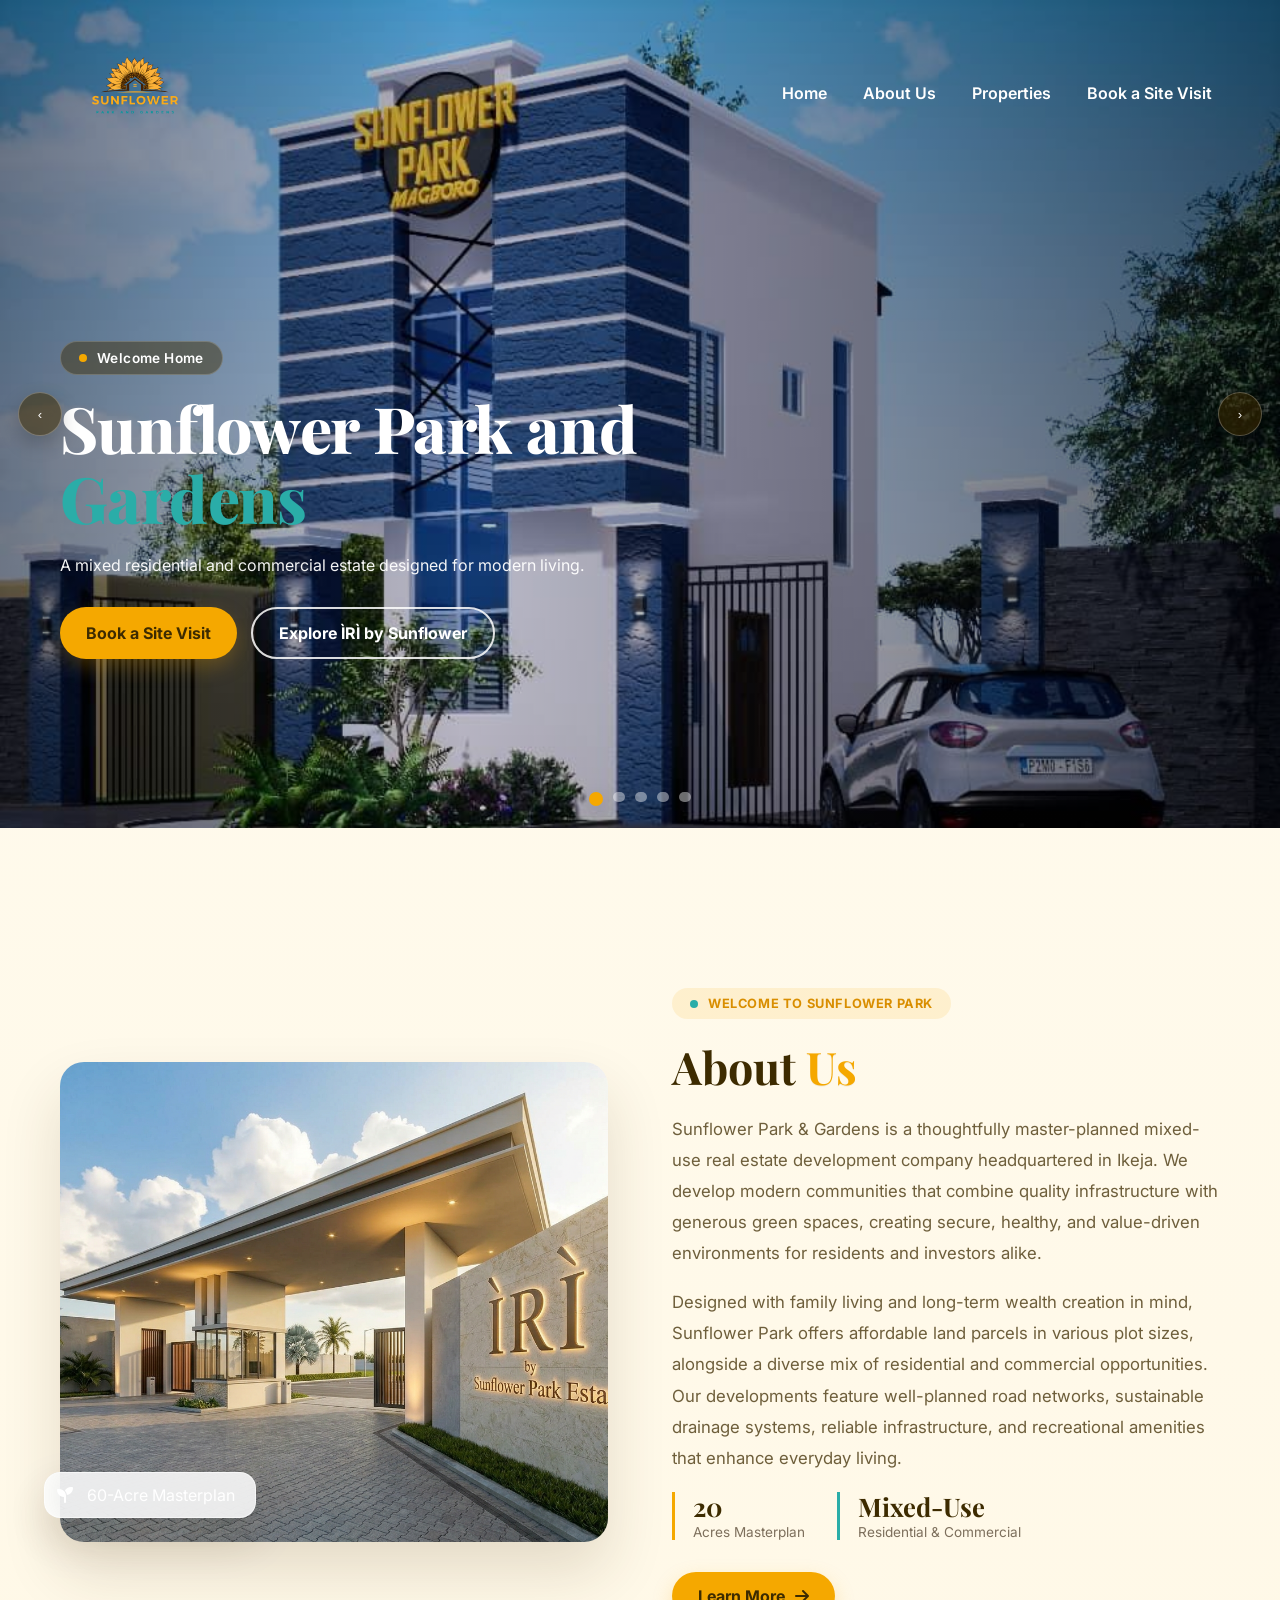
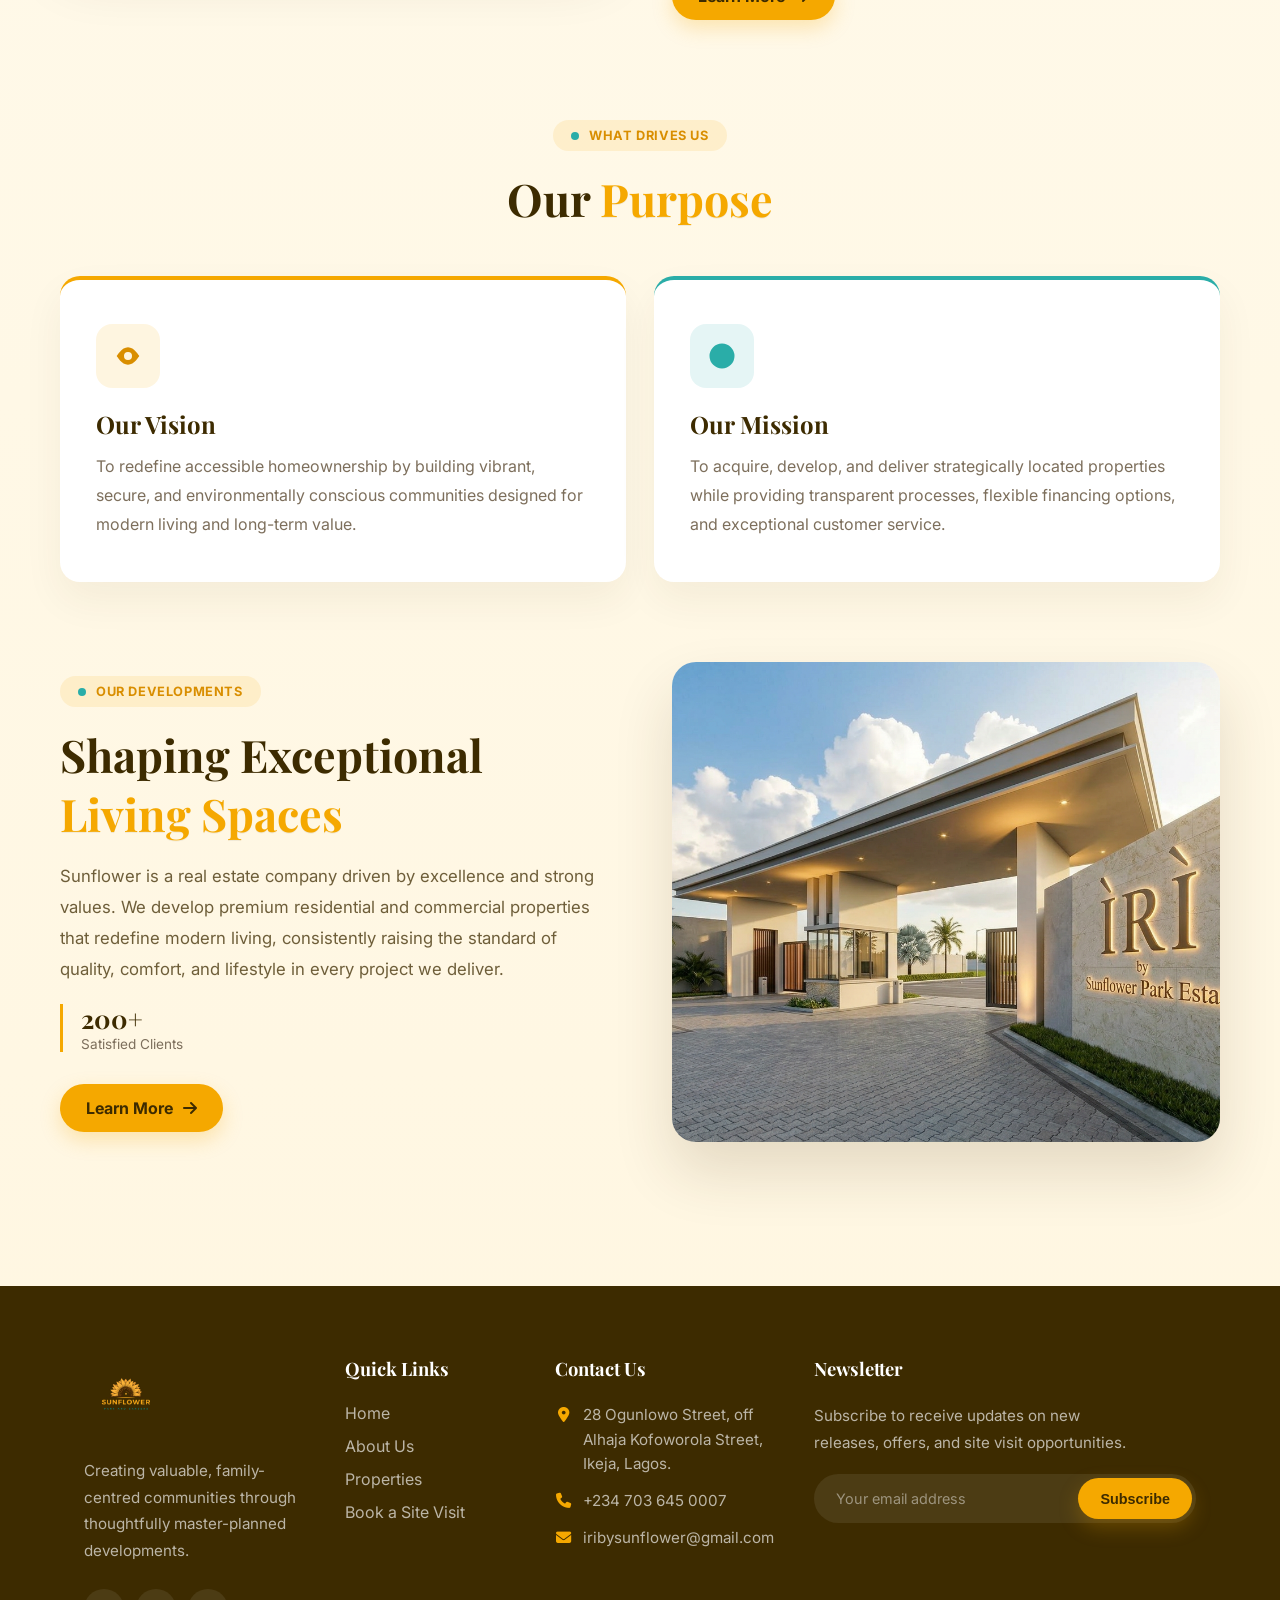
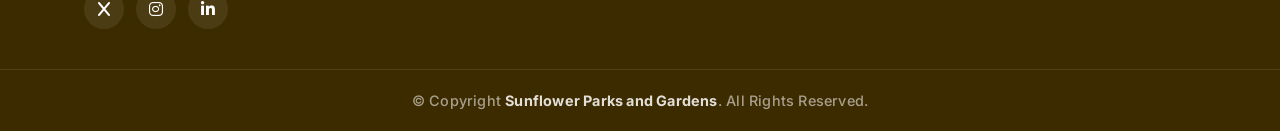
==== commit d7dc6677: "push" ====
--- a/frontend/index.html
+++ b/frontend/index.html
@@ -130,7 +130,7 @@
           recreational amenities that enhance everyday living.</p>
         <div class="about-stats">
           <div class="stat-chip">
-            <strong>60</strong>
+            <strong>20</strong>
             <span>Acres Masterplan</span>
           </div>
           <div class="stat-chip">
